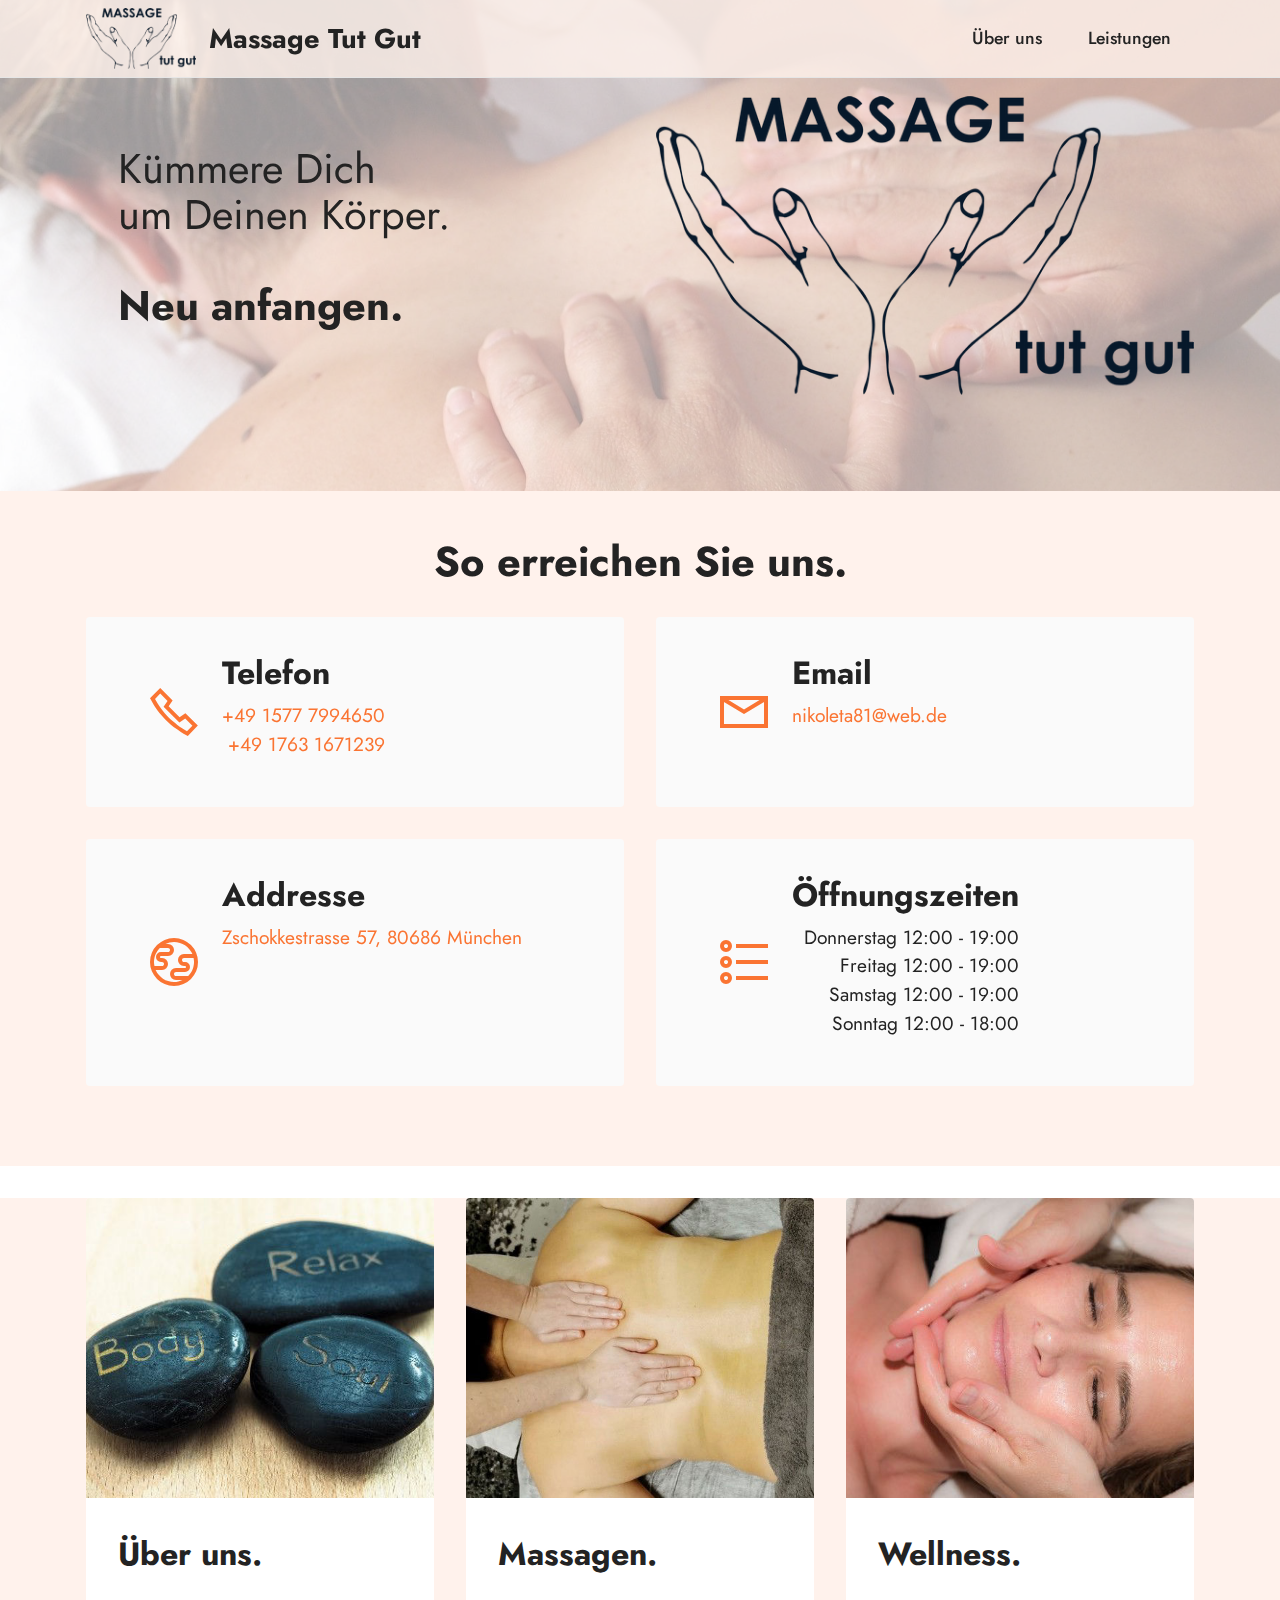
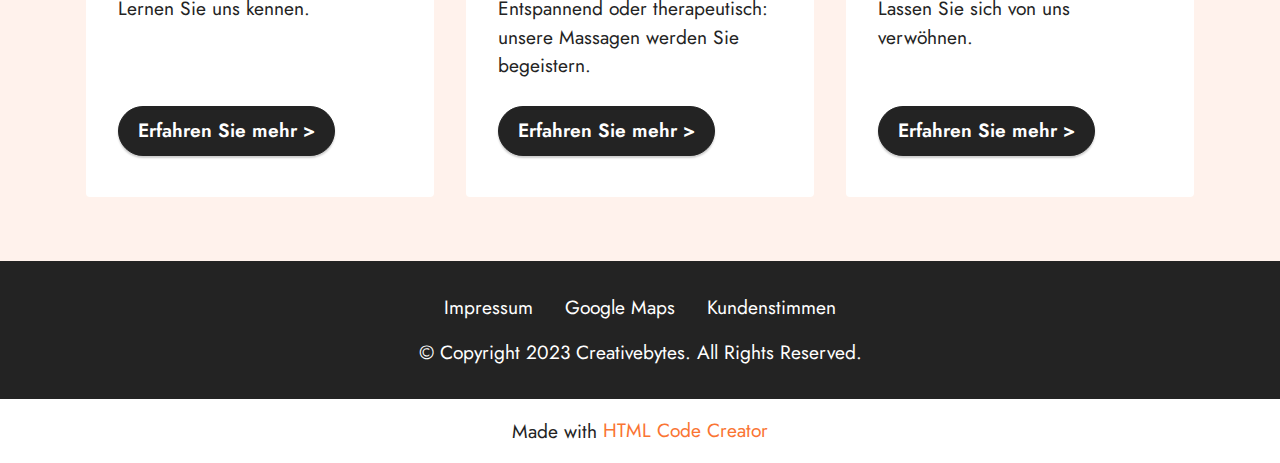
==== index.html @ 0a39594a "Erstfassung" ====
<!DOCTYPE html>
<html  >
<head>
  <!-- Site made with Mobirise Website Builder v5.8.4, https://mobirise.com -->
  <meta charset="UTF-8">
  <meta http-equiv="X-UA-Compatible" content="IE=edge">
  <meta name="generator" content="Mobirise v5.8.4, mobirise.com">
  <meta name="twitter:card" content="summary_large_image"/>
  <meta name="twitter:image:src" content="assets/images/index-meta.png">
  <meta property="og:image" content="assets/images/index-meta.png">
  <meta name="twitter:title" content="Massage Tut Gut">
  <meta name="viewport" content="width=device-width, initial-scale=1, minimum-scale=1">
  <link rel="shortcut icon" href="assets/images/logo-haende-massage-darkblue2rand-128x71-1.png" type="image/x-icon">
  <meta name="description" content="Lassen Sie sich von uns verwöhnen. Entspannende Massagen, therapeutische Massagen und Wellness Pakete warten auf Sie.">
  
  
  <title>Massage Tut Gut</title>
  <link rel="stylesheet" href="assets/web/assets/mobirise-icons2/mobirise2.css">
  <link rel="stylesheet" href="assets/bootstrap/css/bootstrap.min.css">
  <link rel="stylesheet" href="assets/bootstrap/css/bootstrap-grid.min.css">
  <link rel="stylesheet" href="assets/bootstrap/css/bootstrap-reboot.min.css">
  <link rel="stylesheet" href="assets/parallax/jarallax.css">
  <link rel="stylesheet" href="assets/dropdown/css/style.css">
  <link rel="stylesheet" href="assets/socicon/css/styles.css">
  <link rel="stylesheet" href="assets/theme/css/style.css">
  <link rel="preload" href="https://fonts.googleapis.com/css?family=Jost:100,200,300,400,500,600,700,800,900,100i,200i,300i,400i,500i,600i,700i,800i,900i&display=swap" as="style" onload="this.onload=null;this.rel='stylesheet'">
  <noscript><link rel="stylesheet" href="https://fonts.googleapis.com/css?family=Jost:100,200,300,400,500,600,700,800,900,100i,200i,300i,400i,500i,600i,700i,800i,900i&display=swap"></noscript>
  <link rel="preload" as="style" href="assets/mobirise/css/mbr-additional.css"><link rel="stylesheet" href="assets/mobirise/css/mbr-additional.css" type="text/css">

  <style>
    .headline { font-size: 1.7rem;}
    .cid-s48OLK6784 button.navbar-toggler.burgerfixpos { position: absolute; right: 1rem; z-index:100;}
  </style>
  
  
</head>
<body>
  
  <section data-bs-version="5.1" class="menu cid-s48OLK6784" once="menu" id="menu1-h">
    
    <nav class="navbar navbar-dropdown navbar-fixed-top navbar-expand-lg">
        <div class="container">
            <div class="navbar-brand">
                <span class="navbar-logo">
                    <a href="index.html">
                        <img src="assets/images/logo-haende-massage-darkblue2rand-121x67.png" alt="Startseite" style="height: 3.8rem;">
                    </a>
                </span>
                <span class="navbar-caption-wrap"><a class="navbar-caption text-black text-primary display-1 headline" href="index.html">Massage Tut Gut</a></span>
            </div>
            <button class="navbar-toggler burgerfixpos" type="button" data-toggle="collapse" data-bs-toggle="collapse" data-target="#navbarSupportedContent" data-bs-target="#navbarSupportedContent" aria-controls="navbarNavAltMarkup" aria-expanded="false" aria-label="Toggle navigation">
                <div class="hamburger">
                    <span></span>
                    <span></span>
                    <span></span>
                    <span></span>
                </div>
            </button>
            <div class="collapse navbar-collapse" id="navbarSupportedContent">
                <ul class="navbar-nav nav-dropdown nav-right" data-app-modern-menu="true"><li class="nav-item"><a class="nav-link link text-black text-primary display-4" href="ueber_uns.html">Über uns</a></li><li class="nav-item"><a class="nav-link link text-black text-primary display-4" href="leistungen.html">Leistungen</a></li></ul>
                
                
            </div>
        </div>
    </nav>

</section>

<section data-bs-version="5.1" class="header14 cid-tAfSHRVl5m mbr-parallax-background" id="header14-k">

    

    
    <div class="mbr-overlay" style="opacity: 0.6; background-color: rgb(255, 255, 255);"></div>

    <div class="container">
        <div class="row justify-content-center align-items-center">
            <div class="col-12 col-md-6 image-wrapper">
                <img src="assets/images/logo-haende-massage-darkblue2rand-559x311.png" alt="Massage Tut Gut - Logo">
            </div>
            <div class="col-12 col-md">
                <div class="text-wrapper">
                    <h1 class="mbr-section-title mbr-fonts-style mb-3 display-2">
                        Kümmere Dich <br>um Deinen Körper.<br><br><strong>Neu anfangen.</strong></h1>
                    
                    
                </div>
            </div>
        </div>
    </div>
</section>

<section data-bs-version="5.1" class="contacts2 cid-tAgvMuS1EI" id="contacts2-1v">
    <!---->
    

    
    
    <div class="container">
        <div class="mbr-section-head">
            <h3 class="mbr-section-title mbr-fonts-style align-center mb-0 display-2">
                <strong>So erreichen Sie uns.</strong></h3>
            
        </div>
        <div class="row justify-content-center mt-4">
            <div class="card col-12 col-md-6">
                <div class="card-wrapper">
                    <div class="image-wrapper">
                        <span class="mbr-iconfont mobi-mbri-phone mobi-mbri"></span>
                    </div>
                    <div class="text-wrapper">
                        <h6 class="card-title mbr-fonts-style mb-1 display-5">
                            <strong>Telefon</strong></h6>
                        <p class="mbr-text mbr-fonts-style display-7"><a href="tel:+49 1577 7994650" class="text-primary">+49 1577 7994650</a><br><a href="tel:+49 1763 1671239" class="text-primary">+49 1763 1671239</a><br></p>
                    </div>
                </div>
            </div>
            <div class="card col-12 col-md-6">
                <div class="card-wrapper">
                    <div class="image-wrapper">
                        <span class="mbr-iconfont mobi-mbri-letter mobi-mbri"></span>
                    </div>
                    <div class="text-wrapper">
                        <h6 class="card-title mbr-fonts-style mb-1 display-5">
                            <strong>Email</strong>
                        </h6>
                        <p class="mbr-text mbr-fonts-style display-7">
                            <a href="mailto:nikoleta81@web.de" class="text-primary">nikoleta81@web.de</a>
                        </p>
                    </div>
                </div>
            </div>
            <div class="card col-12 col-md-6">
                <div class="card-wrapper">
                    <div class="image-wrapper">
                        <span class="mbr-iconfont mobi-mbri-globe mobi-mbri"></span>
                    </div>
                    <div class="text-wrapper">
                        <h6 class="card-title mbr-fonts-style mb-1 display-5">
                            <strong>Addresse</strong></h6>
                        <p class="mbr-text mbr-fonts-style display-7">
                            <a href="https://goo.gl/maps/pU14TRZCULosn5vaA" class="text-primary" target="_blank">Zschokkestrasse 57, 80686 München</a></p>
                    </div>
                </div>
            </div>
            <div class="card col-12 col-md-6">
                <div class="card-wrapper">
                    <div class="image-wrapper">
                        <span class="mbr-iconfont mobi-mbri-bulleted-list mobi-mbri"></span>
                    </div>
                    <div class="text-wrapper">
                        <h6 class="card-title mbr-fonts-style mb-1 display-5">
                            <strong>Öffnungszeiten</strong></h6>
                        <p class="mbr-text mbr-fonts-style display-7">Donnerstag 12:00 - 19:00<br>Freitag 12:00 - 19:00
<br>Samstag 12:00 - 19:00
<br>Sonntag 12:00 - 18:00</p>
                    </div>
                </div>
            </div>
        </div>
    </div>
</section>

<section data-bs-version="5.1" class="features4 cid-tAfW1Y8IYN" id="features4-n">
    
    
    <div class="container">
        
        <div class="row mt-4">
            <div class="item features-image сol-12 col-md-6 col-lg-4">
                <div class="item-wrapper">
                    <div class="item-img">
                        <img src="assets/images/large-955796-469x313.jpg" alt="Über uns" title="">
                    </div>
                    <div class="item-content">
                        <h5 class="item-title mbr-fonts-style display-5"><strong>Über uns.</strong></h5>
                        
                        <p class="mbr-text mbr-fonts-style mt-3 display-7">Lernen Sie uns kennen.</p>
                    </div>
                    <div class="mbr-section-btn item-footer mt-2"><a href="ueber_uns.html" class="btn item-btn btn-black display-7">Erfahren Sie mehr &gt;</a></div>
                </div>
            </div>
            <div class="item features-image сol-12 col-md-6 col-lg-4">
                <div class="item-wrapper">
                    <div class="item-img">
                        <img src="assets/images/ganzkoeprermassage-570x415.jpg" alt="Massagen" title="">
                    </div>
                    <div class="item-content">
                        <h5 class="item-title mbr-fonts-style display-5"><strong>Massagen.</strong></h5>
                        
                        <p class="mbr-text mbr-fonts-style mt-3 display-7">Entspannend oder therapeutisch: unsere Massagen werden Sie begeistern.</p>
                    </div>
                    <div class="mbr-section-btn item-footer mt-2"><a href="leistungen.html" class="btn item-btn btn-black display-7">Erfahren Sie mehr &gt;</a></div>
                </div>
            </div>
            <div class="item features-image сol-12 col-md-6 col-lg-4">
                <div class="item-wrapper">
                    <div class="item-img">
                        <img src="assets/images/large-3106608-570x340.jpg" alt="Wellness Massagen" title="">
                    </div>
                    <div class="item-content">
                        <h5 class="item-title mbr-fonts-style display-5"><strong>Wellness.</strong></h5>
                        
                        <p class="mbr-text mbr-fonts-style mt-3 display-7">Lassen Sie sich von uns verwöhnen.<br></p>
                    </div>
                    <div class="mbr-section-btn item-footer mt-2"><a href="leistungen.html#content4-1q" class="btn item-btn btn-black display-7" target="_blank">Erfahren Sie mehr &gt;</a></div>
                </div>
            </div>

        </div>
    </div>
</section>

<section data-bs-version="5.1" class="footer3 cid-s48P1Icc8J" once="footers" id="footer3-i">

    

    

    <div class="container">
        <div class="media-container-row align-center mbr-white">
            <div class="row row-links">
                <ul class="foot-menu">
                    
                    
                    
                    
                    
                <li class="foot-menu-item mbr-fonts-style display-7">Impressum</li><li class="foot-menu-item mbr-fonts-style display-7">Google Maps</li><li class="foot-menu-item mbr-fonts-style display-7">Kundenstimmen</li></ul>
            </div>
            
            <div class="row row-copirayt">
                <p class="mbr-text mb-0 mbr-fonts-style mbr-white align-center display-7">
                    © Copyright 2023 Creativebytes. All Rights Reserved.
                </p>
            </div>
        </div>
    </div>
</section><section class="display-7" style="padding: 0;align-items: center;justify-content: center;flex-wrap: wrap;    align-content: center;display: flex;position: relative;height: 4rem;"><a href="https://mobiri.se/2986782" style="flex: 1 1;height: 4rem;position: absolute;width: 100%;z-index: 1;"><img alt="" style="height: 4rem;" src="[data-uri]"></a><p style="margin: 0;text-align: center;" class="display-7">Made with  &#8204;</p><a style="z-index:1" href="https://mobirise.com/builder/html-code-generator.html">HTML Code Creator</a></section><script src="assets/bootstrap/js/bootstrap.bundle.min.js"></script>  <script src="assets/parallax/jarallax.js"></script>  <script src="assets/smoothscroll/smooth-scroll.js"></script>  <script src="assets/ytplayer/index.js"></script>  <script src="assets/dropdown/js/navbar-dropdown.js"></script>  <script src="assets/theme/js/script.js"></script>  
  
  
 <div id="scrollToTop" class="scrollToTop mbr-arrow-up"><a style="text-align: center;"><i class="mbr-arrow-up-icon mbr-arrow-up-icon-cm cm-icon cm-icon-smallarrow-up"></i></a></div>
  </body>
</html>
---- assets/web/assets/mobirise-icons2/mobirise2.css ----
@font-face {
  font-family: 'Moririse2';
  font-display: swap;
  src:  url('mobirise2.eot?f2bix4');
  src:  url('mobirise2.eot?f2bix4#iefix') format('embedded-opentype'),
    url('mobirise2.ttf?f2bix4') format('truetype'),
    url('mobirise2.woff?f2bix4') format('woff'),
    url('mobirise2.svg?f2bix4#mobirise2') format('svg');
  font-weight: normal;
  font-style: normal;
}

[class^="mobi-"], [class*=" mobi-"] {
  /* use !important to prevent issues with browser extensions that change fonts */
  font-family: 'Moririse2' !important;
  speak: none;
  font-style: normal;
  font-weight: normal;
  font-variant: normal;
  text-transform: none;
  line-height: 1;

  /* Better Font Rendering =========== */
  -webkit-font-smoothing: antialiased;
  -moz-osx-font-smoothing: grayscale;
}

.mobi-mbri-add-submenu:before {
  content: "\e900";
}
.mobi-mbri-alert:before {
  content: "\e901";
}
.mobi-mbri-align-center:before {
  content: "\e902";
}
.mobi-mbri-align-justify:before {
  content: "\e903";
}
.mobi-mbri-align-left:before {
  content: "\e904";
}
.mobi-mbri-align-right:before {
  content: "\e905";
}
.mobi-mbri-android:before {
  content: "\e906";
}
.mobi-mbri-apple:before {
  content: "\e907";
}
.mobi-mbri-arrow-down:before {
  content: "\e908";
}
.mobi-mbri-arrow-next:before {
  content: "\e909";
}
.mobi-mbri-arrow-prev:before {
  content: "\e90a";
}
.mobi-mbri-arrow-up:before {
  content: "\e90b";
}
.mobi-mbri-bold:before {
  content: "\e90c";
}
.mobi-mbri-bookmark:before {
  content: "\e90d";
}
.mobi-mbri-bootstrap:before {
  content: "\e90e";
}
.mobi-mbri-briefcase:before {
  content: "\e90f";
}
.mobi-mbri-browse:before {
  content: "\e910";
}
.mobi-mbri-bulleted-list:before {
  content: "\e911";
}
.mobi-mbri-calendar:before {
  content: "\e912";
}
.mobi-mbri-camera:before {
  content: "\e913";
}
.mobi-mbri-cart-add:before {
  content: "\e914";
}
.mobi-mbri-cart-full:before {
  content: "\e915";
}
.mobi-mbri-cash:before {
  content: "\e916";
}
.mobi-mbri-change-style:before {
  content: "\e917";
}
.mobi-mbri-chat:before {
  content: "\e918";
}
.mobi-mbri-clock:before {
  content: "\e919";
}
.mobi-mbri-close:before {
  content: "\e91a";
}
.mobi-mbri-cloud:before {
  content: "\e91b";
}
.mobi-mbri-code:before {
  content: "\e91c";
}
.mobi-mbri-contact-form:before {
  content: "\e91d";
}
.mobi-mbri-credit-card:before {
  content: "\e91e";
}
.mobi-mbri-cursor-click:before {
  content: "\e91f";
}
.mobi-mbri-cust-feedback:before {
  content: "\e920";
}
.mobi-mbri-database:before {
  content: "\e921";
}
.mobi-mbri-delivery:before {
  content: "\e922";
}
.mobi-mbri-desktop:before {
  content: "\e923";
}
.mobi-mbri-devices:before {
  content: "\e924";
}
.mobi-mbri-down:before {
  content: "\e925";
}
.mobi-mbri-download-2:before {
  content: "\e926";
}
.mobi-mbri-download:before {
  content: "\e927";
}
.mobi-mbri-drag-n-drop-2:before {
  content: "\e928";
}
.mobi-mbri-drag-n-drop:before {
  content: "\e929";
}
.mobi-mbri-edit-2:before {
  content: "\e92a";
}
.mobi-mbri-edit:before {
  content: "\e92b";
}
.mobi-mbri-error:before {
  content: "\e92c";
}
.mobi-mbri-extension:before {
  content: "\e92d";
}
.mobi-mbri-features:before {
  content: "\e92e";
}
.mobi-mbri-file:before {
  content: "\e92f";
}
.mobi-mbri-flag:before {
  content: "\e930";
}
.mobi-mbri-folder:before {
  content: "\e931";
}
.mobi-mbri-gift:before {
  content: "\e932";
}
.mobi-mbri-github:before {
  content: "\e933";
}
.mobi-mbri-globe-2:before {
  content: "\e934";
}
.mobi-mbri-globe:before {
  content: "\e935";
}
.mobi-mbri-growing-chart:before {
  content: "\e936";
}
.mobi-mbri-hearth:before {
  content: "\e937";
}
.mobi-mbri-help:before {
  content: "\e938";
}
.mobi-mbri-home:before {
  content: "\e939";
}
.mobi-mbri-hot-cup:before {
  content: "\e93a";
}
.mobi-mbri-idea:before {
  content: "\e93b";
}
.mobi-mbri-image-gallery:before {
  content: "\e93c";
}
.mobi-mbri-image-slider:before {
  content: "\e93d";
}
.mobi-mbri-info:before {
  content: "\e93e";
}
.mobi-mbri-italic:before {
  content: "\e93f";
}
.mobi-mbri-key:before {
  content: "\e940";
}
.mobi-mbri-laptop:before {
  content: "\e941";
}
.mobi-mbri-layers:before {
  content: "\e942";
}
.mobi-mbri-left-right:before {
  content: "\e943";
}
.mobi-mbri-left:before {
  content: "\e944";
}
.mobi-mbri-letter:before {
  content: "\e945";
}
.mobi-mbri-like:before {
  content: "\e946";
}
.mobi-mbri-link:before {
  content: "\e947";
}
.mobi-mbri-lock:before {
  content: "\e948";
}
.mobi-mbri-login:before {
  content: "\e949";
}
.mobi-mbri-logout:before {
  content: "\e94a";
}
.mobi-mbri-magic-stick:before {
  content: "\e94b";
}
.mobi-mbri-map-pin:before {
  content: "\e94c";
}
.mobi-mbri-menu:before {
  content: "\e94d";
}
.mobi-mbri-mobile-2:before {
  content: "\e94e";
}
.mobi-mbri-mobile-horizontal:before {
  content: "\e94f";
}
.mobi-mbri-mobile:before {
  content: "\e950";
}
.mobi-mbri-mobirise:before {
  content: "\e951";
}
.mobi-mbri-more-horizontal:before {
  content: "\e952";
}
.mobi-mbri-more-vertical:before {
  content: "\e953";
}
.mobi-mbri-music:before {
  content: "\e954";
}
.mobi-mbri-new-file:before {
  content: "\e955";
}
.mobi-mbri-numbered-list:before {
  content: "\e956";
}
.mobi-mbri-opened-folder:before {
  content: "\e957";
}
.mobi-mbri-pages:before {
  content: "\e958";
}
.mobi-mbri-paper-plane:before {
  content: "\e959";
}
.mobi-mbri-paperclip:before {
  content: "\e95a";
}
.mobi-mbri-phone:before {
  content: "\e95b";
}
.mobi-mbri-photo:before {
  content: "\e95c";
}
.mobi-mbri-photos:before {
  content: "\e95d";
}
.mobi-mbri-pin:before {
  content: "\e95e";
}
.mobi-mbri-play:before {
  content: "\e95f";
}
.mobi-mbri-plus:before {
  content: "\e960";
}
.mobi-mbri-preview:before {
  content: "\e961";
}
.mobi-mbri-print:before {
  content: "\e962";
}
.mobi-mbri-protect:before {
  content: "\e963";
}
.mobi-mbri-question:before {
  content: "\e964";
}
.mobi-mbri-quote-left:before {
  content: "\e965";
}
.mobi-mbri-quote-right:before {
  content: "\e966";
}
.mobi-mbri-redo:before {
  content: "\e967";
}
.mobi-mbri-refresh:before {
  content: "\e968";
}
.mobi-mbri-responsive-2:before {
  content: "\e969";
}
.mobi-mbri-responsive:before {
  content: "\e96a";
}
.mobi-mbri-right:before {
  content: "\e96b";
}
.mobi-mbri-rocket:before {
  content: "\e96c";
}
.mobi-mbri-sad-face:before {
  content: "\e96d";
}
.mobi-mbri-sale:before {
  content: "\e96e";
}
.mobi-mbri-save:before {
  content: "\e96f";
}
.mobi-mbri-search:before {
  content: "\e970";
}
.mobi-mbri-setting-2:before {
  content: "\e971";
}
.mobi-mbri-setting-3:before {
  content: "\e972";
}
.mobi-mbri-setting:before {
  content: "\e973";
}
.mobi-mbri-share:before {
  content: "\e974";
}
.mobi-mbri-shopping-bag:before {
  content: "\e975";
}
.mobi-mbri-shopping-basket:before {
  content: "\e976";
}
.mobi-mbri-shopping-cart:before {
  content: "\e977";
}
.mobi-mbri-sites:before {
  content: "\e978";
}
.mobi-mbri-smile-face:before {
  content: "\e979";
}
.mobi-mbri-speed:before {
  content: "\e97a";
}
.mobi-mbri-star:before {
  content: "\e97b";
}
.mobi-mbri-success:before {
  content: "\e97c";
}
.mobi-mbri-sun:before {
  content: "\e97d";
}
.mobi-mbri-sun2:before {
  content: "\e97e";
}
.mobi-mbri-tablet-vertical:before {
  content: "\e97f";
}
.mobi-mbri-tablet:before {
  content: "\e980";
}
.mobi-mbri-target:before {
  content: "\e981";
}
.mobi-mbri-timer:before {
  content: "\e982";
}
.mobi-mbri-to-ftp:before {
  content: "\e983";
}
.mobi-mbri-to-local-drive:before {
  content: "\e984";
}
.mobi-mbri-touch-swipe:before {
  content: "\e985";
}
.mobi-mbri-touch:before {
  content: "\e986";
}
.mobi-mbri-trash:before {
  content: "\e987";
}
.mobi-mbri-underline:before {
  content: "\e988";
}
.mobi-mbri-undo:before {
  content: "\e989";
}
.mobi-mbri-unlink:before {
  content: "\e98a";
}
.mobi-mbri-unlock:before {
  content: "\e98b";
}
.mobi-mbri-up-down:before {
  content: "\e98c";
}
.mobi-mbri-up:before {
  content: "\e98d";
}
.mobi-mbri-update:before {
  content: "\e98e";
}
.mobi-mbri-upload-2:before {
  content: "\e98f";
}
.mobi-mbri-upload:before {
  content: "\e990";
}
.mobi-mbri-user-2:before {
  content: "\e991";
}
.mobi-mbri-user:before {
  content: "\e992";
}
.mobi-mbri-users:before {
  content: "\e993";
}
.mobi-mbri-video-play:before {
  content: "\e994";
}
.mobi-mbri-video:before {
  content: "\e995";
}
.mobi-mbri-watch:before {
  content: "\e996";
}
.mobi-mbri-website-theme-2:before {
  content: "\e997";
}
.mobi-mbri-website-theme:before {
  content: "\e998";
}
.mobi-mbri-wifi:before {
  content: "\e999";
}
.mobi-mbri-windows:before {
  content: "\e99a";
}
.mobi-mbri-zoom-in:before {
  content: "\e99b";
}
.mobi-mbri-zoom-out:before {
  content: "\e99c";
}
---- assets/parallax/jarallax.css ----
.jarallax {
    position: relative;
    z-index: 0;
}
.jarallax > .jarallax-img {
    position: absolute;
    object-fit: cover;
    /* support for plugin https://github.com/bfred-it/object-fit-images */
    font-family: 'object-fit: cover;';
    top: 0;
    left: 0;
    width: 100%;
    height: 100%;
    z-index: -1;
}
---- assets/dropdown/css/style.css ----
.navbar-dropdown {
  left: 0;
  padding: 0;
  position: absolute;
  right: 0;
  top: 0;
  transition: all 0.45s ease;
  z-index: 1030;
  background: #282828; }
  .navbar-dropdown .navbar-logo {
    margin-right: 0.8rem;
    transition: margin 0.3s ease-in-out;
    vertical-align: middle; }
    .navbar-dropdown .navbar-logo img {
      height: 3.125rem;
      transition: all 0.3s ease-in-out; }
    .navbar-dropdown .navbar-logo.mbr-iconfont {
      font-size: 3.125rem;
      line-height: 3.125rem; }
  .navbar-dropdown .navbar-caption {
    font-weight: 700;
    white-space: normal;
    vertical-align: -4px;
    line-height: 3.125rem !important; }
    .navbar-dropdown .navbar-caption, .navbar-dropdown .navbar-caption:hover {
      color: inherit;
      text-decoration: none; }
  .navbar-dropdown .mbr-iconfont + .navbar-caption {
    vertical-align: -1px; }
  .navbar-dropdown.navbar-fixed-top {
    position: fixed; }
  .navbar-dropdown .navbar-brand span {
    vertical-align: -4px; }
  .navbar-dropdown.bg-color.transparent {
    background: none; }
  .navbar-dropdown.navbar-short .navbar-brand {
    padding: 0.625rem 0; }
    .navbar-dropdown.navbar-short .navbar-brand span {
      vertical-align: -1px; }
  .navbar-dropdown.navbar-short .navbar-caption {
    line-height: 2.375rem !important;
    vertical-align: -2px; }
  .navbar-dropdown.navbar-short .navbar-logo {
    margin-right: 0.5rem; }
    .navbar-dropdown.navbar-short .navbar-logo img {
      height: 2.375rem; }
    .navbar-dropdown.navbar-short .navbar-logo.mbr-iconfont {
      font-size: 2.375rem;
      line-height: 2.375rem; }
  .navbar-dropdown.navbar-short .mbr-table-cell {
    height: 3.625rem; }
  .navbar-dropdown .navbar-close {
    left: 0.6875rem;
    position: fixed;
    top: 0.75rem;
    z-index: 1000; }
  .navbar-dropdown .hamburger-icon {
    content: "";
    display: inline-block;
    vertical-align: middle;
    width: 16px;
    -webkit-box-shadow: 0 -6px 0 1px #282828,0 0 0 1px #282828,0 6px 0 1px #282828;
    -moz-box-shadow: 0 -6px 0 1px #282828,0 0 0 1px #282828,0 6px 0 1px #282828;
    box-shadow: 0 -6px 0 1px #282828,0 0 0 1px #282828,0 6px 0 1px #282828; }

.dropdown-menu .dropdown-toggle[data-toggle="dropdown-submenu"]::after {
  border-bottom: 0.35em solid transparent;
  border-left: 0.35em solid;
  border-right: 0;
  border-top: 0.35em solid transparent;
  margin-left: 0.3rem; }

.dropdown-menu .dropdown-item:focus {
  outline: 0; }

.nav-dropdown {
  font-size: 0.75rem;
  font-weight: 500;
  height: auto !important; }
  .nav-dropdown .nav-btn {
    padding-left: 1rem; }
  .nav-dropdown .link {
    margin: .667em 1.667em;
    font-weight: 500;
    padding: 0;
    transition: color .2s ease-in-out; }
    .nav-dropdown .link.dropdown-toggle {
      margin-right: 2.583em; }
      .nav-dropdown .link.dropdown-toggle::after {
        margin-left: .25rem;
        border-top: 0.35em solid;
        border-right: 0.35em solid transparent;
        border-left: 0.35em solid transparent;
        border-bottom: 0; }
      .nav-dropdown .link.dropdown-toggle[aria-expanded="true"] {
        margin: 0;
        padding: 0.667em 3.263em  0.667em 1.667em; }
  .nav-dropdown .link::after,
  .nav-dropdown .dropdown-item::after {
    color: inherit; }
  .nav-dropdown .btn {
    font-size: 0.75rem;
    font-weight: 700;
    letter-spacing: 0;
    margin-bottom: 0;
    padding-left: 1.25rem;
    padding-right: 1.25rem; }
  .nav-dropdown .dropdown-menu {
    border-radius: 0;
    border: 0;
    left: 0;
    margin: 0;
    padding-bottom: 1.25rem;
    padding-top: 1.25rem;
    position: relative; }
  .nav-dropdown .dropdown-submenu {
    margin-left: 0.125rem;
    top: 0; }
  .nav-dropdown .dropdown-item {
    font-weight: 500;
    line-height: 2;
    padding: 0.3846em 4.615em 0.3846em 1.5385em;
    position: relative;
    transition: color .2s ease-in-out, background-color .2s ease-in-out; }
    .nav-dropdown .dropdown-item::after {
      margin-top: -0.3077em;
      position: absolute;
      right: 1.1538em;
      top: 50%; }
    .nav-dropdown .dropdown-item:focus, .nav-dropdown .dropdown-item:hover {
      background: none; }

@media (max-width: 767px) {
  .nav-dropdown.navbar-toggleable-sm {
    bottom: 0;
    display: none;
    left: 0;
    overflow-x: hidden;
    position: fixed;
    top: 0;
    transform: translateX(-100%);
    -ms-transform: translateX(-100%);
    -webkit-transform: translateX(-100%);
    width: 18.75rem;
    z-index: 999; } }
.nav-dropdown.navbar-toggleable-xl {
  bottom: 0;
  display: none;
  left: 0;
  overflow-x: hidden;
  position: fixed;
  top: 0;
  transform: translateX(-100%);
  -ms-transform: translateX(-100%);
  -webkit-transform: translateX(-100%);
  width: 18.75rem;
  z-index: 999; }

.nav-dropdown-sm {
  display: block !important;
  overflow-x: hidden;
  overflow: auto;
  padding-top: 3.875rem; }
  .nav-dropdown-sm::after {
    content: "";
    display: block;
    height: 3rem;
    width: 100%; }
  .nav-dropdown-sm.collapse.in ~ .navbar-close {
    display: block !important; }
  .nav-dropdown-sm.collapsing, .nav-dropdown-sm.collapse.in {
    transform: translateX(0);
    -ms-transform: translateX(0);
    -webkit-transform: translateX(0);
    transition: all 0.25s ease-out;
    -webkit-transition: all 0.25s ease-out;
    background: #282828; }
  .nav-dropdown-sm.collapsing[aria-expanded="false"] {
    transform: translateX(-100%);
    -ms-transform: translateX(-100%);
    -webkit-transform: translateX(-100%); }
  .nav-dropdown-sm .nav-item {
    display: block;
    margin-left: 0 !important;
    padding-left: 0; }
  .nav-dropdown-sm .link,
  .nav-dropdown-sm .dropdown-item {
    border-top: 1px dotted rgba(255, 255, 255, 0.1);
    font-size: 0.8125rem;
    line-height: 1.6;
    margin: 0 !important;
    padding: 0.875rem 2.4rem 0.875rem 1.5625rem !important;
    position: relative;
    white-space: normal; }
    .nav-dropdown-sm .link:focus, .nav-dropdown-sm .link:hover,
    .nav-dropdown-sm .dropdown-item:focus,
    .nav-dropdown-sm .dropdown-item:hover {
      background: rgba(0, 0, 0, 0.2) !important;
      color: #c0a375; }
  .nav-dropdown-sm .nav-btn {
    position: relative;
    padding: 1.5625rem 1.5625rem 0 1.5625rem; }
    .nav-dropdown-sm .nav-btn::before {
      border-top: 1px dotted rgba(255, 255, 255, 0.1);
      content: "";
      left: 0;
      position: absolute;
      top: 0;
      width: 100%; }
    .nav-dropdown-sm .nav-btn + .nav-btn {
      padding-top: 0.625rem; }
      .nav-dropdown-sm .nav-btn + .nav-btn::before {
        display: none; }
  .nav-dropdown-sm .btn {
    padding: 0.625rem 0; }
  .nav-dropdown-sm .dropdown-toggle[data-toggle="dropdown-submenu"]::after {
    margin-left: .25rem;
    border-top: 0.35em solid;
    border-right: 0.35em solid transparent;
    border-left: 0.35em solid transparent;
    border-bottom: 0; }
  .nav-dropdown-sm .dropdown-toggle[data-toggle="dropdown-submenu"][aria-expanded="true"]::after {
    border-top: 0;
    border-right: 0.35em solid transparent;
    border-left: 0.35em solid transparent;
    border-bottom: 0.35em solid; }
  .nav-dropdown-sm .dropdown-menu {
    margin: 0;
    padding: 0;
    position: relative;
    top: 0;
    left: 0;
    width: 100%;
    border: 0;
    float: none;
    border-radius: 0;
    background: none; }
  .nav-dropdown-sm .dropdown-submenu {
    left: 100%;
    margin-left: 0.125rem;
    margin-top: -1.25rem;
    top: 0; }

.navbar-toggleable-sm .nav-dropdown .dropdown-menu {
  position: absolute; }

.navbar-toggleable-sm .nav-dropdown .dropdown-submenu {
  left: 100%;
  margin-left: 0.125rem;
  margin-top: -1.25rem;
  top: 0; }

.navbar-toggleable-sm.opened .nav-dropdown .dropdown-menu {
  position: relative; }

.navbar-toggleable-sm.opened .nav-dropdown .dropdown-submenu {
  left: 0;
  margin-left: 00rem;
  margin-top: 0rem;
  top: 0; }

.is-builder .nav-dropdown.collapsing {
  transition: none !important; }
---- assets/socicon/css/styles.css ----
@charset "UTF-8";

@font-face {
  font-family: 'Socicon';
  src:  url('../fonts/socicon.eot');
  src:  url('../fonts/socicon.eot?#iefix') format('embedded-opentype'),
    url('../fonts/socicon.woff2') format('woff2'),
    url('../fonts/socicon.ttf') format('truetype'),
    url('../fonts/socicon.woff') format('woff'),
    url('../fonts/socicon.svg#socicon') format('svg');
  font-weight: normal;
  font-style: normal;
  font-display: swap;
}

[data-icon]:before {
  font-family: "socicon" !important;
  content: attr(data-icon);
  font-style: normal !important;
  font-weight: normal !important;
  font-variant: normal !important;
  text-transform: none !important;
  speak: none;
  line-height: 1;
  -webkit-font-smoothing: antialiased;
  -moz-osx-font-smoothing: grayscale;
}

[class^="socicon-"], [class*=" socicon-"] {
  /* use !important to prevent issues with browser extensions that change fonts */
  font-family: 'Socicon' !important;
  speak: none;
  font-style: normal;
  font-weight: normal;
  font-variant: normal;
  text-transform: none;
  line-height: 1;

  /* Better Font Rendering =========== */
  -webkit-font-smoothing: antialiased;
  -moz-osx-font-smoothing: grayscale;
}

.socicon-eitaa:before {
  content: "\e97c";
}
.socicon-soroush:before {
  content: "\e97d";
}
.socicon-bale:before {
  content: "\e97e";
}
.socicon-zazzle:before {
  content: "\e97b";
}
.socicon-society6:before {
  content: "\e97a";
}
.socicon-redbubble:before {
  content: "\e979";
}
.socicon-avvo:before {
  content: "\e978";
}
.socicon-stitcher:before {
  content: "\e977";
}
.socicon-googlehangouts:before {
  content: "\e974";
}
.socicon-dlive:before {
  content: "\e975";
}
.socicon-vsco:before {
  content: "\e976";
}
.socicon-flipboard:before {
  content: "\e973";
}
.socicon-ubuntu:before {
  content: "\e958";
}
.socicon-artstation:before {
  content: "\e959";
}
.socicon-invision:before {
  content: "\e95a";
}
.socicon-torial:before {
  content: "\e95b";
}
.socicon-collectorz:before {
  content: "\e95c";
}
.socicon-seenthis:before {
  content: "\e95d";
}
.socicon-googleplaymusic:before {
  content: "\e95e";
}
.socicon-debian:before {
  content: "\e95f";
}
.socicon-filmfreeway:before {
  content: "\e960";
}
.socicon-gnome:before {
  content: "\e961";
}
.socicon-itchio:before {
  content: "\e962";
}
.socicon-jamendo:before {
  content: "\e963";
}
.socicon-mix:before {
  content: "\e964";
}
.socicon-sharepoint:before {
  content: "\e965";
}
.socicon-tinder:before {
  content: "\e966";
}
.socicon-windguru:before {
  content: "\e967";
}
.socicon-cdbaby:before {
  content: "\e968";
}
.socicon-elementaryos:before {
  content: "\e969";
}
.socicon-stage32:before {
  content: "\e96a";
}
.socicon-tiktok:before {
  content: "\e96b";
}
.socicon-gitter:before {
  content: "\e96c";
}
.socicon-letterboxd:before {
  content: "\e96d";
}
.socicon-threema:before {
  content: "\e96e";
}
.socicon-splice:before {
  content: "\e96f";
}
.socicon-metapop:before {
  content: "\e970";
}
.socicon-naver:before {
  content: "\e971";
}
.socicon-remote:before {
  content: "\e972";
}
.socicon-internet:before {
  content: "\e957";
}
.socicon-moddb:before {
  content: "\e94b";
}
.socicon-indiedb:before {
  content: "\e94c";
}
.socicon-traxsource:before {
  content: "\e94d";
}
.socicon-gamefor:before {
  content: "\e94e";
}
.socicon-pixiv:before {
  content: "\e94f";
}
.socicon-myanimelist:before {
  content: "\e950";
}
.socicon-blackberry:before {
  content: "\e951";
}
.socicon-wickr:before {
  content: "\e952";
}
.socicon-spip:before {
  content: "\e953";
}
.socicon-napster:before {
  content: "\e954";
}
.socicon-beatport:before {
  content: "\e955";
}
.socicon-hackerone:before {
  content: "\e956";
}
.socicon-hackernews:before {
  content: "\e946";
}
.socicon-smashwords:before {
  content: "\e947";
}
.socicon-kobo:before {
  content: "\e948";
}
.socicon-bookbub:before {
  content: "\e949";
}
.socicon-mailru:before {
  content: "\e94a";
}
.socicon-gitlab:before {
  content: "\e945";
}
.socicon-instructables:before {
  content: "\e944";
}
.socicon-portfolio:before {
  content: "\e943";
}
.socicon-codered:before {
  content: "\e940";
}
.socicon-origin:before {
  content: "\e941";
}
.socicon-nextdoor:before {
  content: "\e942";
}
.socicon-udemy:before {
  content: "\e93f";
}
.socicon-livemaster:before {
  content: "\e93e";
}
.socicon-crunchbase:before {
  content: "\e93b";
}
.socicon-homefy:before {
  content: "\e93c";
}
.socicon-calendly:before {
  content: "\e93d";
}
.socicon-realtor:before {
  content: "\e90f";
}
.socicon-tidal:before {
  content: "\e910";
}
.socicon-qobuz:before {
  content: "\e911";
}
.socicon-natgeo:before {
  content: "\e912";
}
.socicon-mastodon:before {
  content: "\e913";
}
.socicon-unsplash:before {
  content: "\e914";
}
.socicon-homeadvisor:before {
  content: "\e915";
}
.socicon-angieslist:before {
  content: "\e916";
}
.socicon-codepen:before {
  content: "\e917";
}
.socicon-slack:before {
  content: "\e918";
}
.socicon-openaigym:before {
  content: "\e919";
}
.socicon-logmein:before {
  content: "\e91a";
}
.socicon-fiverr:before {
  content: "\e91b";
}
.socicon-gotomeeting:before {
  content: "\e91c";
}
.socicon-aliexpress:before {
  content: "\e91d";
}
.socicon-guru:before {
  content: "\e91e";
}
.socicon-appstore:before {
  content: "\e91f";
}
.socicon-homes:before {
  content: "\e920";
}
.socicon-zoom:before {
  content: "\e921";
}
.socicon-alibaba:before {
  content: "\e922";
}
.socicon-craigslist:before {
  content: "\e923";
}
.socicon-wix:before {
  content: "\e924";
}
.socicon-redfin:before {
  content: "\e925";
}
.socicon-googlecalendar:before {
  content: "\e926";
}
.socicon-shopify:before {
  content: "\e927";
}
.socicon-freelancer:before {
  content: "\e928";
}
.socicon-seedrs:before {
  content: "\e929";
}
.socicon-bing:before {
  content: "\e92a";
}
.socicon-doodle:before {
  content: "\e92b";
}
.socicon-bonanza:before {
  content: "\e92c";
}
.socicon-squarespace:before {
  content: "\e92d";
}
.socicon-toptal:before {
  content: "\e92e";
}
.socicon-gust:before {
  content: "\e92f";
}
.socicon-ask:before {
  content: "\e930";
}
.socicon-trulia:before {
  content: "\e931";
}
.socicon-loomly:before {
  content: "\e932";
}
.socicon-ghost:before {
  content: "\e933";
}
.socicon-upwork:before {
  content: "\e934";
}
.socicon-fundable:before {
  content: "\e935";
}
.socicon-booking:before {
  content: "\e936";
}
.socicon-googlemaps:before {
  content: "\e937";
}
.socicon-zillow:before {
  content: "\e938";
}
.socicon-niconico:before {
  content: "\e939";
}
.socicon-toneden:before {
  content: "\e93a";
}
.socicon-augment:before {
  content: "\e908";
}
.socicon-bitbucket:before {
  content: "\e909";
}
.socicon-fyuse:before {
  content: "\e90a";
}
.socicon-yt-gaming:before {
  content: "\e90b";
}
.socicon-sketchfab:before {
  content: "\e90c";
}
.socicon-mobcrush:before {
  content: "\e90d";
}
.socicon-microsoft:before {
  content: "\e90e";
}
.socicon-pandora:before {
  content: "\e907";
}
.socicon-messenger:before {
  content: "\e906";
}
.socicon-gamewisp:before {
  content: "\e905";
}
.socicon-bloglovin:before {
  content: "\e904";
}
.socicon-tunein:before {
  content: "\e903";
}
.socicon-gamejolt:before {
  content: "\e901";
}
.socicon-trello:before {
  content: "\e902";
}
.socicon-spreadshirt:before {
  content: "\e900";
}
.socicon-500px:before {
  content: "\e000";
}
.socicon-8tracks:before {
  content: "\e001";
}
.socicon-airbnb:before {
  content: "\e002";
}
.socicon-alliance:before {
  content: "\e003";
}
.socicon-amazon:before {
  content: "\e004";
}
.socicon-amplement:before {
  content: "\e005";
}
.socicon-android:before {
  content: "\e006";
}
.socicon-angellist:before {
  content: "\e007";
}
.socicon-apple:before {
  content: "\e008";
}
.socicon-appnet:before {
  content: "\e009";
}
.socicon-baidu:before {
  content: "\e00a";
}
.socicon-bandcamp:before {
  content: "\e00b";
}
.socicon-battlenet:before {
  content: "\e00c";
}
.socicon-mixer:before {
  content: "\e00d";
}
.socicon-bebee:before {
  content: "\e00e";
}
.socicon-bebo:before {
  content: "\e00f";
}
.socicon-behance:before {
  content: "\e010";
}
.socicon-blizzard:before {
  content: "\e011";
}
.socicon-blogger:before {
  content: "\e012";
}
.socicon-buffer:before {
  content: "\e013";
}
.socicon-chrome:before {
  content: "\e014";
}
.socicon-coderwall:before {
  content: "\e015";
}
.socicon-curse:before {
  content: "\e016";
}
.socicon-dailymotion:before {
  content: "\e017";
}
.socicon-deezer:before {
  content: "\e018";
}
.socicon-delicious:before {
  content: "\e019";
}
.socicon-deviantart:before {
  content: "\e01a";
}
.socicon-diablo:before {
  content: "\e01b";
}
.socicon-digg:before {
  content: "\e01c";
}
.socicon-discord:before {
  content: "\e01d";
}
.socicon-disqus:before {
  content: "\e01e";
}
.socicon-douban:before {
  content: "\e01f";
}
.socicon-draugiem:before {
  content: "\e020";
}
.socicon-dribbble:before {
  content: "\e021";
}
.socicon-drupal:before {
  content: "\e022";
}
.socicon-ebay:before {
  content: "\e023";
}
.socicon-ello:before {
  content: "\e024";
}
.socicon-endomodo:before {
  content: "\e025";
}
.socicon-envato:before {
  content: "\e026";
}
.socicon-etsy:before {
  content: "\e027";
}
.socicon-facebook:before {
  content: "\e028";
}
.socicon-feedburner:before {
  content: "\e029";
}
.socicon-filmweb:before {
  content: "\e02a";
}
.socicon-firefox:before {
  content: "\e02b";
}
.socicon-flattr:before {
  content: "\e02c";
}
.socicon-flickr:before {
  content: "\e02d";
}
.socicon-formulr:before {
  content: "\e02e";
}
.socicon-forrst:before {
  content: "\e02f";
}
.socicon-foursquare:before {
  content: "\e030";
}
.socicon-friendfeed:before {
  content: "\e031";
}
.socicon-github:before {
  content: "\e032";
}
.socicon-goodreads:before {
  content: "\e033";
}
.socicon-google:before {
  content: "\e034";
}
.socicon-googlescholar:before {
  content: "\e035";
}
.socicon-googlegroups:before {
  content: "\e036";
}
.socicon-googlephotos:before {
  content: "\e037";
}
.socicon-googleplus:before {
  content: "\e038";
}
.socicon-grooveshark:before {
  content: "\e039";
}
.socicon-hackerrank:before {
  content: "\e03a";
}
.socicon-hearthstone:before {
  content: "\e03b";
}
.socicon-hellocoton:before {
  content: "\e03c";
}
.socicon-heroes:before {
  content: "\e03d";
}
.socicon-smashcast:before {
  content: "\e03e";
}
.socicon-horde:before {
  content: "\e03f";
}
.socicon-houzz:before {
  content: "\e040";
}
.socicon-icq:before {
  content: "\e041";
}
.socicon-identica:before {
  content: "\e042";
}
.socicon-imdb:before {
  content: "\e043";
}
.socicon-instagram:before {
  content: "\e044";
}
.socicon-issuu:before {
  content: "\e045";
}
.socicon-istock:before {
  content: "\e046";
}
.socicon-itunes:before {
  content: "\e047";
}
.socicon-keybase:before {
  content: "\e048";
}
.socicon-lanyrd:before {
  content: "\e049";
}
.socicon-lastfm:before {
  content: "\e04a";
}
.socicon-line:before {
  content: "\e04b";
}
.socicon-linkedin:before {
  content: "\e04c";
}
.socicon-livejournal:before {
  content: "\e04d";
}
.socicon-lyft:before {
  content: "\e04e";
}
.socicon-macos:before {
  content: "\e04f";
}
.socicon-mail:before {
  content: "\e050";
}
.socicon-medium:before {
  content: "\e051";
}
.socicon-meetup:before {
  content: "\e052";
}
.socicon-mixcloud:before {
  content: "\e053";
}
.socicon-modelmayhem:before {
  content: "\e054";
}
.socicon-mumble:before {
  content: "\e055";
}
.socicon-myspace:before {
  content: "\e056";
}
.socicon-newsvine:before {
  content: "\e057";
}
.socicon-nintendo:before {
  content: "\e058";
}
.socicon-npm:before {
  content: "\e059";
}
.socicon-odnoklassniki:before {
  content: "\e05a";
}
.socicon-openid:before {
  content: "\e05b";
}
.socicon-opera:before {
  content: "\e05c";
}
.socicon-outlook:before {
  content: "\e05d";
}
.socicon-overwatch:before {
  content: "\e05e";
}
.socicon-patreon:before {
  content: "\e05f";
}
.socicon-paypal:before {
  content: "\e060";
}
.socicon-periscope:before {
  content: "\e061";
}
.socicon-persona:before {
  content: "\e062";
}
.socicon-pinterest:before {
  content: "\e063";
}
.socicon-play:before {
  content: "\e064";
}
.socicon-player:before {
  content: "\e065";
}
.socicon-playstation:before {
  content: "\e066";
}
.socicon-pocket:before {
  content: "\e067";
}
.socicon-qq:before {
  content: "\e068";
}
.socicon-quora:before {
  content: "\e069";
}
.socicon-raidcall:before {
  content: "\e06a";
}
.socicon-ravelry:before {
  content: "\e06b";
}
.socicon-reddit:before {
  content: "\e06c";
}
.socicon-renren:before {
  content: "\e06d";
}
.socicon-researchgate:before {
  content: "\e06e";
}
.socicon-residentadvisor:before {
  content: "\e06f";
}
.socicon-reverbnation:before {
  content: "\e070";
}
.socicon-rss:before {
  content: "\e071";
}
.socicon-sharethis:before {
  content: "\e072";
}
.socicon-skype:before {
  content: "\e073";
}
.socicon-slideshare:before {
  content: "\e074";
}
.socicon-smugmug:before {
  content: "\e075";
}
.socicon-snapchat:before {
  content: "\e076";
}
.socicon-songkick:before {
  content: "\e077";
}
.socicon-soundcloud:before {
  content: "\e078";
}
.socicon-spotify:before {
  content: "\e079";
}
.socicon-stackexchange:before {
  content: "\e07a";
}
.socicon-stackoverflow:before {
  content: "\e07b";
}
.socicon-starcraft:before {
  content: "\e07c";
}
.socicon-stayfriends:before {
  content: "\e07d";
}
.socicon-steam:before {
  content: "\e07e";
}
.socicon-storehouse:before {
  content: "\e07f";
}
.socicon-strava:before {
  content: "\e080";
}
.socicon-streamjar:before {
  content: "\e081";
}
.socicon-stumbleupon:before {
  content: "\e082";
}
.socicon-swarm:before {
  content: "\e083";
}
.socicon-teamspeak:before {
  content: "\e084";
}
.socicon-teamviewer:before {
  content: "\e085";
}
.socicon-technorati:before {
  content: "\e086";
}
.socicon-telegram:before {
  content: "\e087";
}
.socicon-tripadvisor:before {
  content: "\e088";
}
.socicon-tripit:before {
  content: "\e089";
}
.socicon-triplej:before {
  content: "\e08a";
}
.socicon-tumblr:before {
  content: "\e08b";
}
.socicon-twitch:before {
  content: "\e08c";
}
.socicon-twitter:before {
  content: "\e08d";
}
.socicon-uber:before {
  content: "\e08e";
}
.socicon-ventrilo:before {
  content: "\e08f";
}
.socicon-viadeo:before {
  content: "\e090";
}
.socicon-viber:before {
  content: "\e091";
}
.socicon-viewbug:before {
  content: "\e092";
}
.socicon-vimeo:before {
  content: "\e093";
}
.socicon-vine:before {
  content: "\e094";
}
.socicon-vkontakte:before {
  content: "\e095";
}
.socicon-warcraft:before {
  content: "\e096";
}
.socicon-wechat:before {
  content: "\e097";
}
.socicon-weibo:before {
  content: "\e098";
}
.socicon-whatsapp:before {
  content: "\e099";
}
.socicon-wikipedia:before {
  content: "\e09a";
}
.socicon-windows:before {
  content: "\e09b";
}
.socicon-wordpress:before {
  content: "\e09c";
}
.socicon-wykop:before {
  content: "\e09d";
}
.socicon-xbox:before {
  content: "\e09e";
}
.socicon-xing:before {
  content: "\e09f";
}
.socicon-yahoo:before {
  content: "\e0a0";
}
.socicon-yammer:before {
  content: "\e0a1";
}
.socicon-yandex:before {
  content: "\e0a2";
}
.socicon-yelp:before {
  content: "\e0a3";
}
.socicon-younow:before {
  content: "\e0a4";
}
.socicon-youtube:before {
  content: "\e0a5";
}
.socicon-zapier:before {
  content: "\e0a6";
}
.socicon-zerply:before {
  content: "\e0a7";
}
.socicon-zomato:before {
  content: "\e0a8";
}
.socicon-zynga:before {
  content: "\e0a9";
}
---- assets/theme/css/style.css ----
@charset "UTF-8";
section {
  background-color: #ffffff;
}

body {
  font-style: normal;
  line-height: 1.5;
  font-weight: 400;
  color: #232323;
  position: relative;
}

button {
  background-color: transparent;
  border-color: transparent;
}

section,
.container,
.container-fluid {
  position: relative;
  word-wrap: break-word;
}

a.mbr-iconfont:hover {
  text-decoration: none;
}

.article .lead p,
.article .lead ul,
.article .lead ol,
.article .lead pre,
.article .lead blockquote {
  margin-bottom: 0;
}

a {
  font-style: normal;
  font-weight: 400;
  cursor: pointer;
}
a, a:hover {
  text-decoration: none;
}

.mbr-section-title {
  font-style: normal;
  line-height: 1.3;
}

.mbr-section-subtitle {
  line-height: 1.3;
}

.mbr-text {
  font-style: normal;
  line-height: 1.7;
}

h1,
h2,
h3,
h4,
h5,
h6,
.display-1,
.display-2,
.display-4,
.display-5,
.display-7,
span,
p,
a {
  line-height: 1;
  word-break: break-word;
  word-wrap: break-word;
  font-weight: 400;
}

b,
strong {
  font-weight: bold;
}

input:-webkit-autofill, input:-webkit-autofill:hover, input:-webkit-autofill:focus, input:-webkit-autofill:active {
  transition-delay: 9999s;
  -webkit-transition-property: background-color, color;
  transition-property: background-color, color;
}

textarea[type=hidden] {
  display: none;
}

section {
  background-position: 50% 50%;
  background-repeat: no-repeat;
  background-size: cover;
}
section .mbr-background-video,
section .mbr-background-video-preview {
  position: absolute;
  bottom: 0;
  left: 0;
  right: 0;
  top: 0;
}

.hidden {
  visibility: hidden;
}

.mbr-z-index20 {
  z-index: 20;
}

/*! Base colors */
.mbr-white {
  color: #ffffff;
}

.mbr-black {
  color: #111111;
}

.mbr-bg-white {
  background-color: #ffffff;
}

.mbr-bg-black {
  background-color: #000000;
}

/*! Text-aligns */
.align-left {
  text-align: left;
}

.align-center {
  text-align: center;
}

.align-right {
  text-align: right;
}

/*! Font-weight  */
.mbr-light {
  font-weight: 300;
}

.mbr-regular {
  font-weight: 400;
}

.mbr-semibold {
  font-weight: 500;
}

.mbr-bold {
  font-weight: 700;
}

/*! Media  */
.media-content {
  flex-basis: 100%;
}

.media-container-row {
  display: flex;
  flex-direction: row;
  flex-wrap: wrap;
  justify-content: center;
  align-content: center;
  align-items: start;
}
.media-container-row .media-size-item {
  width: 400px;
}

.media-container-column {
  display: flex;
  flex-direction: column;
  flex-wrap: wrap;
  justify-content: center;
  align-content: center;
  align-items: stretch;
}
.media-container-column > * {
  width: 100%;
}

@media (min-width: 992px) {
  .media-container-row {
    flex-wrap: nowrap;
  }
}
figure {
  margin-bottom: 0;
  overflow: hidden;
}

figure[mbr-media-size] {
  transition: width 0.1s;
}

img,
iframe {
  display: block;
  width: 100%;
}

.card {
  background-color: transparent;
  border: none;
}

.card-box {
  width: 100%;
}

.card-img {
  text-align: center;
  flex-shrink: 0;
  -webkit-flex-shrink: 0;
}

.media {
  max-width: 100%;
  margin: 0 auto;
}

.mbr-figure {
  align-self: center;
}

.media-container > div {
  max-width: 100%;
}

.mbr-figure img,
.card-img img {
  width: 100%;
}

@media (max-width: 991px) {
  .media-size-item {
    width: auto !important;
  }

  .media {
    width: auto;
  }

  .mbr-figure {
    width: 100% !important;
  }
}
/*! Buttons */
.mbr-section-btn {
  margin-left: -0.6rem;
  margin-right: -0.6rem;
  font-size: 0;
}

.btn {
  font-weight: 600;
  border-width: 1px;
  font-style: normal;
  margin: 0.6rem 0.6rem;
  white-space: normal;
  transition: all 0.2s ease-in-out;
  display: inline-flex;
  align-items: center;
  justify-content: center;
  word-break: break-word;
}

.btn-sm {
  font-weight: 600;
  letter-spacing: 0px;
  transition: all 0.3s ease-in-out;
}

.btn-md {
  font-weight: 600;
  letter-spacing: 0px;
  transition: all 0.3s ease-in-out;
}

.btn-lg {
  font-weight: 600;
  letter-spacing: 0px;
  transition: all 0.3s ease-in-out;
}

.btn-form {
  margin: 0;
}
.btn-form:hover {
  cursor: pointer;
}

nav .mbr-section-btn {
  margin-left: 0rem;
  margin-right: 0rem;
}

/*! Btn icon margin */
.btn .mbr-iconfont,
.btn.btn-sm .mbr-iconfont {
  order: 1;
  cursor: pointer;
  margin-left: 0.5rem;
  vertical-align: sub;
}

.btn.btn-md .mbr-iconfont,
.btn.btn-md .mbr-iconfont {
  margin-left: 0.8rem;
}

.mbr-regular {
  font-weight: 400;
}

.mbr-semibold {
  font-weight: 500;
}

.mbr-bold {
  font-weight: 700;
}

[type=submit] {
  -webkit-appearance: none;
}

/*! Full-screen */
.mbr-fullscreen .mbr-overlay {
  min-height: 100vh;
}

.mbr-fullscreen {
  display: flex;
  display: -moz-flex;
  display: -ms-flex;
  display: -o-flex;
  align-items: center;
  min-height: 100vh;
  padding-top: 3rem;
  padding-bottom: 3rem;
}

/*! Map */
.map {
  height: 25rem;
  position: relative;
}
.map iframe {
  width: 100%;
  height: 100%;
}

/*! Scroll to top arrow */
.mbr-arrow-up {
  bottom: 25px;
  right: 90px;
  position: fixed;
  text-align: right;
  z-index: 5000;
  color: #ffffff;
  font-size: 22px;
}

.mbr-arrow-up a {
  background: rgba(0, 0, 0, 0.2);
  border-radius: 50%;
  color: #fff;
  display: inline-block;
  height: 60px;
  width: 60px;
  border: 2px solid #fff;
  outline-style: none !important;
  position: relative;
  text-decoration: none;
  transition: all 0.3s ease-in-out;
  cursor: pointer;
  text-align: center;
}
.mbr-arrow-up a:hover {
  background-color: rgba(0, 0, 0, 0.4);
}
.mbr-arrow-up a i {
  line-height: 60px;
}

.mbr-arrow-up-icon {
  display: block;
  color: #fff;
}

.mbr-arrow-up-icon::before {
  content: "›";
  display: inline-block;
  font-family: serif;
  font-size: 22px;
  line-height: 1;
  font-style: normal;
  position: relative;
  top: 6px;
  left: -4px;
  transform: rotate(-90deg);
}

/*! Arrow Down */
.mbr-arrow {
  position: absolute;
  bottom: 45px;
  left: 50%;
  width: 60px;
  height: 60px;
  cursor: pointer;
  background-color: rgba(80, 80, 80, 0.5);
  border-radius: 50%;
  transform: translateX(-50%);
}
@media (max-width: 767px) {
  .mbr-arrow {
    display: none;
  }
}
.mbr-arrow > a {
  display: inline-block;
  text-decoration: none;
  outline-style: none;
  -webkit-animation: arrowdown 1.7s ease-in-out infinite;
          animation: arrowdown 1.7s ease-in-out infinite;
  color: #ffffff;
}
.mbr-arrow > a > i {
  position: absolute;
  top: -2px;
  left: 15px;
  font-size: 2rem;
}

#scrollToTop a i::before {
  content: "";
  position: absolute;
  display: block;
  border-bottom: 2.5px solid #fff;
  border-left: 2.5px solid #fff;
  width: 27.8%;
  height: 27.8%;
  left: 50%;
  top: 51%;
  transform: translateY(-30%) translateX(-50%) rotate(135deg);
}

@keyframes arrowdown {
  0% {
    transform: translateY(0px);
  }
  50% {
    transform: translateY(-5px);
  }
  100% {
    transform: translateY(0px);
  }
}
@-webkit-keyframes arrowdown {
  0% {
    transform: translateY(0px);
  }
  50% {
    transform: translateY(-5px);
  }
  100% {
    transform: translateY(0px);
  }
}
@media (max-width: 500px) {
  .mbr-arrow-up {
    left: 0;
    right: 0;
    text-align: center;
  }
}
/*Gradients animation*/
@keyframes gradient-animation {
  from {
    background-position: 0% 100%;
    -webkit-animation-timing-function: ease-in-out;
            animation-timing-function: ease-in-out;
  }
  to {
    background-position: 100% 0%;
    -webkit-animation-timing-function: ease-in-out;
            animation-timing-function: ease-in-out;
  }
}
@-webkit-keyframes gradient-animation {
  from {
    background-position: 0% 100%;
    -webkit-animation-timing-function: ease-in-out;
            animation-timing-function: ease-in-out;
  }
  to {
    background-position: 100% 0%;
    -webkit-animation-timing-function: ease-in-out;
            animation-timing-function: ease-in-out;
  }
}
.bg-gradient {
  background-size: 200% 200%;
  animation: gradient-animation 5s infinite alternate;
  -webkit-animation: gradient-animation 5s infinite alternate;
}

.menu .navbar-brand {
  display: -webkit-flex;
}
.menu .navbar-brand span {
  display: flex;
  display: -webkit-flex;
}
.menu .navbar-brand .navbar-caption-wrap {
  display: -webkit-flex;
}
.menu .navbar-brand .navbar-logo img {
  display: -webkit-flex;
  width: auto;
}
@media (min-width: 768px) and (max-width: 991px) {
  .menu .navbar-toggleable-sm .navbar-nav {
    display: -ms-flexbox;
  }
}
@media (max-width: 991px) {
  .menu .navbar-collapse {
    max-height: 93.5vh;
  }
  .menu .navbar-collapse.show {
    overflow: auto;
  }
}
@media (min-width: 992px) {
  .menu .navbar-nav.nav-dropdown {
    display: -webkit-flex;
  }
  .menu .navbar-toggleable-sm .navbar-collapse {
    display: -webkit-flex !important;
  }
  .menu .collapsed .navbar-collapse {
    max-height: 93.5vh;
  }
  .menu .collapsed .navbar-collapse.show {
    overflow: auto;
  }
}
@media (max-width: 767px) {
  .menu .navbar-collapse {
    max-height: 80vh;
  }
}

.nav-link .mbr-iconfont {
  margin-right: 0.5rem;
}

.navbar {
  display: -webkit-flex;
  -webkit-flex-wrap: wrap;
  -webkit-align-items: center;
  -webkit-justify-content: space-between;
}

.navbar-collapse {
  -webkit-flex-basis: 100%;
  -webkit-flex-grow: 1;
  -webkit-align-items: center;
}

.nav-dropdown .link {
  padding: 0.667em 1.667em !important;
  margin: 0 !important;
}

.nav {
  display: -webkit-flex;
  -webkit-flex-wrap: wrap;
}

.row {
  display: -webkit-flex;
  -webkit-flex-wrap: wrap;
}

.justify-content-center {
  -webkit-justify-content: center;
}

.form-inline {
  display: -webkit-flex;
}

.card-wrapper {
  -webkit-flex: 1;
}

.carousel-control {
  z-index: 10;
  display: -webkit-flex;
}

.carousel-controls {
  display: -webkit-flex;
}

.media {
  display: -webkit-flex;
}

.form-group:focus {
  outline: none;
}

.jq-selectbox__select {
  padding: 7px 0;
  position: relative;
}

.jq-selectbox__dropdown {
  overflow: hidden;
  border-radius: 10px;
  position: absolute;
  top: 100%;
  left: 0 !important;
  width: 100% !important;
}

.jq-selectbox__trigger-arrow {
  right: 0;
  transform: translateY(-50%);
}

.jq-selectbox li {
  padding: 1.07em 0.5em;
}

input[type=range] {
  padding-left: 0 !important;
  padding-right: 0 !important;
}

.modal-dialog,
.modal-content {
  height: 100%;
}

.modal-dialog .carousel-inner {
  height: calc(100vh - 1.75rem);
}
@media (max-width: 575px) {
  .modal-dialog .carousel-inner {
    height: calc(100vh - 1rem);
  }
}

.carousel-item {
  text-align: center;
}

.carousel-item img {
  margin: auto;
}

.navbar-toggler {
  align-self: flex-start;
  padding: 0.25rem 0.75rem;
  font-size: 1.25rem;
  line-height: 1;
  background: transparent;
  border: 1px solid transparent;
  border-radius: 0.25rem;
}

.navbar-toggler:focus,
.navbar-toggler:hover {
  text-decoration: none;
  box-shadow: none;
}

.navbar-toggler-icon {
  display: inline-block;
  width: 1.5em;
  height: 1.5em;
  vertical-align: middle;
  content: "";
  background: no-repeat center center;
  background-size: 100% 100%;
}

.navbar-toggler-left {
  position: absolute;
  left: 1rem;
}

.navbar-toggler-right {
  position: absolute;
  right: 1rem;
}

.card-img {
  width: auto;
}

.menu .navbar.collapsed:not(.beta-menu) {
  flex-direction: column;
}

.carousel-item.active,
.carousel-item-next,
.carousel-item-prev {
  display: flex;
}

.note-air-layout .dropup .dropdown-menu,
.note-air-layout .navbar-fixed-bottom .dropdown .dropdown-menu {
  bottom: initial !important;
}

html,
body {
  height: auto;
  min-height: 100vh;
}

.dropup .dropdown-toggle::after {
  display: none;
}

.form-asterisk {
  font-family: initial;
  position: absolute;
  top: -2px;
  font-weight: normal;
}

.form-control-label {
  position: relative;
  cursor: pointer;
  margin-bottom: 0.357em;
  padding: 0;
}

.alert {
  color: #ffffff;
  border-radius: 0;
  border: 0;
  font-size: 1.1rem;
  line-height: 1.5;
  margin-bottom: 1.875rem;
  padding: 1.25rem;
  position: relative;
  text-align: center;
}
.alert.alert-form::after {
  background-color: inherit;
  bottom: -7px;
  content: "";
  display: block;
  height: 14px;
  left: 50%;
  margin-left: -7px;
  position: absolute;
  transform: rotate(45deg);
  width: 14px;
}

.form-control {
  background-color: #ffffff;
  background-clip: border-box;
  color: #232323;
  line-height: 1rem !important;
  height: auto;
  padding: 0.6rem 1.2rem;
  transition: border-color 0.25s ease 0s;
  border: 1px solid transparent !important;
  border-radius: 4px;
  box-shadow: rgba(0, 0, 0, 0.07) 0px 1px 1px 0px, rgba(0, 0, 0, 0.07) 0px 1px 3px 0px, rgba(0, 0, 0, 0.03) 0px 0px 0px 1px;
}
.form-active .form-control:invalid {
  border-color: red;
}

form .row {
  margin-left: -0.6rem;
  margin-right: -0.6rem;
}
form .row [class*=col] {
  padding-left: 0.6rem;
  padding-right: 0.6rem;
}

form .mbr-section-btn {
  margin: 0;
  padding-left: 0.6rem;
  padding-right: 0.6rem;
}

form .btn {
  display: flex;
  padding: 0.6rem 1.2rem;
  margin: 0;
}

form .form-check-input {
  margin-top: 0.5;
}

textarea.form-control {
  line-height: 1.5rem !important;
}

.form-group {
  margin-bottom: 1.2rem;
}

.form-control,
form .btn {
  min-height: 48px;
}

.gdpr-block label span.textGDPR input[name=gdpr] {
  top: 7px;
}

.form-control:focus {
  box-shadow: none;
}

:focus {
  outline: none;
}

.mbr-overlay {
  background-color: #000;
  bottom: 0;
  left: 0;
  opacity: 0.5;
  position: absolute;
  right: 0;
  top: 0;
  z-index: 0;
  pointer-events: none;
}

blockquote {
  font-style: italic;
  padding: 3rem;
  font-size: 1.09rem;
  position: relative;
  border-left: 3px solid;
}

ul,
ol,
pre,
blockquote {
  margin-bottom: 2.3125rem;
}

.mt-4 {
  margin-top: 2rem !important;
}

.mb-4 {
  margin-bottom: 2rem !important;
}

@media (min-width: 992px) {
  .container {
    padding-left: 16px;
    padding-right: 16px;
  }

  .row {
    margin-left: -16px;
    margin-right: -16px;
  }
  .row > [class*=col] {
    padding-left: 16px;
    padding-right: 16px;
  }
}
@media (min-width: 768px) {
  .container-fluid {
    padding-left: 32px;
    padding-right: 32px;
  }
}
@media (min-width: 768px) and (max-width: 991px) {
  .mbr-container {
    padding-left: 32px;
    padding-right: 32px;
  }
}
@media (max-width: 767px) {
  .mbr-container {
    padding-left: 16px;
    padding-right: 16px;
  }
}
.card-wrapper,
.item-wrapper {
  overflow: hidden;
}

.app-video-wrapper > img {
  opacity: 1;
}

.item {
  position: relative;
}

.dropdown-menu .dropdown-menu {
  left: 100%;
}

.dropdown-item + .dropdown-menu {
  display: none;
}

.dropdown-item:hover + .dropdown-menu,
.dropdown-menu:hover {
  display: block;
}

@media (min-aspect-ratio: 16/9) {
  .mbr-video-foreground {
    height: 300% !important;
    top: -100% !important;
  }
}
@media (max-aspect-ratio: 16/9) {
  .mbr-video-foreground {
    width: 300% !important;
    left: -100% !important;
  }
}.engine {
	position: absolute;
	text-indent: -2400px;
	text-align: center;
	padding: 0;
	top: 0;
	left: -2400px;
}
---- assets/mobirise/css/mbr-additional.css ----
body {
  font-family: Jost;
}
.display-1 {
  font-family: 'Jost', sans-serif;
  font-size: 3rem;
  line-height: 1.1;
}
.display-1 > .mbr-iconfont {
  font-size: 3.75rem;
}
.display-2 {
  font-family: 'Jost', sans-serif;
  font-size: 2.6rem;
  line-height: 1.1;
}
.display-2 > .mbr-iconfont {
  font-size: 3.25rem;
}
.display-4 {
  font-family: 'Jost', sans-serif;
  font-size: 1.1rem;
  line-height: 1.5;
}
.display-4 > .mbr-iconfont {
  font-size: 1.375rem;
}
.display-5 {
  font-family: 'Jost', sans-serif;
  font-size: 2rem;
  line-height: 1.5;
}
.display-5 > .mbr-iconfont {
  font-size: 2.5rem;
}
.display-7 {
  font-family: 'Jost', sans-serif;
  font-size: 1.2rem;
  line-height: 1.5;
}
.display-7 > .mbr-iconfont {
  font-size: 1.5rem;
}
/* ---- Fluid typography for mobile devices ---- */
/* 1.4 - font scale ratio ( bootstrap == 1.42857 ) */
/* 100vw - current viewport width */
/* (48 - 20)  48 == 48rem == 768px, 20 == 20rem == 320px(minimal supported viewport) */
/* 0.65 - min scale variable, may vary */
@media (max-width: 992px) {
  .display-1 {
    font-size: 2.4rem;
  }
}
@media (max-width: 768px) {
  .display-1 {
    font-size: 2.1rem;
    font-size: calc( 1.7rem + (3 - 1.7) * ((100vw - 20rem) / (48 - 20)));
    line-height: calc( 1.1 * (1.7rem + (3 - 1.7) * ((100vw - 20rem) / (48 - 20))));
  }
  .display-2 {
    font-size: 2.08rem;
    font-size: calc( 1.56rem + (2.6 - 1.56) * ((100vw - 20rem) / (48 - 20)));
    line-height: calc( 1.3 * (1.56rem + (2.6 - 1.56) * ((100vw - 20rem) / (48 - 20))));
  }
  .display-4 {
    font-size: 0.88rem;
    font-size: calc( 1.0350000000000001rem + (1.1 - 1.0350000000000001) * ((100vw - 20rem) / (48 - 20)));
    line-height: calc( 1.4 * (1.0350000000000001rem + (1.1 - 1.0350000000000001) * ((100vw - 20rem) / (48 - 20))));
  }
  .display-5 {
    font-size: 1.6rem;
    font-size: calc( 1.35rem + (2 - 1.35) * ((100vw - 20rem) / (48 - 20)));
    line-height: calc( 1.4 * (1.35rem + (2 - 1.35) * ((100vw - 20rem) / (48 - 20))));
  }
  .display-7 {
    font-size: 0.96rem;
    font-size: calc( 1.07rem + (1.2 - 1.07) * ((100vw - 20rem) / (48 - 20)));
    line-height: calc( 1.4 * (1.07rem + (1.2 - 1.07) * ((100vw - 20rem) / (48 - 20))));
  }
}
/* Buttons */
.btn {
  padding: 0.6rem 1.2rem;
  border-radius: 4px;
}
.btn-sm {
  padding: 0.6rem 1.2rem;
  border-radius: 4px;
}
.btn-md {
  padding: 0.6rem 1.2rem;
  border-radius: 4px;
}
.btn-lg {
  padding: 1rem 2.6rem;
  border-radius: 4px;
}
.bg-primary {
  background-color: #fa7432 !important;
}
.bg-success {
  background-color: #40b0bf !important;
}
.bg-info {
  background-color: #47b5ed !important;
}
.bg-warning {
  background-color: #ffe161 !important;
}
.bg-danger {
  background-color: #ff9966 !important;
}
.btn-primary,
.btn-primary:active {
  background-color: #fa7432 !important;
  border-color: #fa7432 !important;
  color: #ffffff !important;
  box-shadow: 0 2px 2px 0 rgba(0, 0, 0, 0.2);
}
.btn-primary:hover,
.btn-primary:focus,
.btn-primary.focus,
.btn-primary.active {
  color: #ffffff !important;
  background-color: #d04805 !important;
  border-color: #d04805 !important;
  box-shadow: 0 2px 5px 0 rgba(0, 0, 0, 0.2);
}
.btn-primary.disabled,
.btn-primary:disabled {
  color: #ffffff !important;
  background-color: #d04805 !important;
  border-color: #d04805 !important;
}
.btn-secondary,
.btn-secondary:active {
  background-color: #ff6666 !important;
  border-color: #ff6666 !important;
  color: #ffffff !important;
  box-shadow: 0 2px 2px 0 rgba(0, 0, 0, 0.2);
}
.btn-secondary:hover,
.btn-secondary:focus,
.btn-secondary.focus,
.btn-secondary.active {
  color: #ffffff !important;
  background-color: #ff0f0f !important;
  border-color: #ff0f0f !important;
  box-shadow: 0 2px 5px 0 rgba(0, 0, 0, 0.2);
}
.btn-secondary.disabled,
.btn-secondary:disabled {
  color: #ffffff !important;
  background-color: #ff0f0f !important;
  border-color: #ff0f0f !important;
}
.btn-info,
.btn-info:active {
  background-color: #47b5ed !important;
  border-color: #47b5ed !important;
  color: #ffffff !important;
  box-shadow: 0 2px 2px 0 rgba(0, 0, 0, 0.2);
}
.btn-info:hover,
.btn-info:focus,
.btn-info.focus,
.btn-info.active {
  color: #ffffff !important;
  background-color: #148cca !important;
  border-color: #148cca !important;
  box-shadow: 0 2px 5px 0 rgba(0, 0, 0, 0.2);
}
.btn-info.disabled,
.btn-info:disabled {
  color: #ffffff !important;
  background-color: #148cca !important;
  border-color: #148cca !important;
}
.btn-success,
.btn-success:active {
  background-color: #40b0bf !important;
  border-color: #40b0bf !important;
  color: #ffffff !important;
  box-shadow: 0 2px 2px 0 rgba(0, 0, 0, 0.2);
}
.btn-success:hover,
.btn-success:focus,
.btn-success.focus,
.btn-success.active {
  color: #ffffff !important;
  background-color: #2a747e !important;
  border-color: #2a747e !important;
  box-shadow: 0 2px 5px 0 rgba(0, 0, 0, 0.2);
}
.btn-success.disabled,
.btn-success:disabled {
  color: #ffffff !important;
  background-color: #2a747e !important;
  border-color: #2a747e !important;
}
.btn-warning,
.btn-warning:active {
  background-color: #ffe161 !important;
  border-color: #ffe161 !important;
  color: #614f00 !important;
  box-shadow: 0 2px 2px 0 rgba(0, 0, 0, 0.2);
}
.btn-warning:hover,
.btn-warning:focus,
.btn-warning.focus,
.btn-warning.active {
  color: #0a0800 !important;
  background-color: #ffd10a !important;
  border-color: #ffd10a !important;
  box-shadow: 0 2px 5px 0 rgba(0, 0, 0, 0.2);
}
.btn-warning.disabled,
.btn-warning:disabled {
  color: #614f00 !important;
  background-color: #ffd10a !important;
  border-color: #ffd10a !important;
}
.btn-danger,
.btn-danger:active {
  background-color: #ff9966 !important;
  border-color: #ff9966 !important;
  color: #ffffff !important;
  box-shadow: 0 2px 2px 0 rgba(0, 0, 0, 0.2);
}
.btn-danger:hover,
.btn-danger:focus,
.btn-danger.focus,
.btn-danger.active {
  color: #ffffff !important;
  background-color: #ff5f0f !important;
  border-color: #ff5f0f !important;
  box-shadow: 0 2px 5px 0 rgba(0, 0, 0, 0.2);
}
.btn-danger.disabled,
.btn-danger:disabled {
  color: #ffffff !important;
  background-color: #ff5f0f !important;
  border-color: #ff5f0f !important;
}
.btn-white,
.btn-white:active {
  background-color: #fafafa !important;
  border-color: #fafafa !important;
  color: #7a7a7a !important;
  box-shadow: 0 2px 2px 0 rgba(0, 0, 0, 0.2);
}
.btn-white:hover,
.btn-white:focus,
.btn-white.focus,
.btn-white.active {
  color: #4f4f4f !important;
  background-color: #cfcfcf !important;
  border-color: #cfcfcf !important;
  box-shadow: 0 2px 5px 0 rgba(0, 0, 0, 0.2);
}
.btn-white.disabled,
.btn-white:disabled {
  color: #7a7a7a !important;
  background-color: #cfcfcf !important;
  border-color: #cfcfcf !important;
}
.btn-black,
.btn-black:active {
  background-color: #232323 !important;
  border-color: #232323 !important;
  color: #ffffff !important;
  box-shadow: 0 2px 2px 0 rgba(0, 0, 0, 0.2);
}
.btn-black:hover,
.btn-black:focus,
.btn-black.focus,
.btn-black.active {
  color: #ffffff !important;
  background-color: #000000 !important;
  border-color: #000000 !important;
  box-shadow: 0 2px 5px 0 rgba(0, 0, 0, 0.2);
}
.btn-black.disabled,
.btn-black:disabled {
  color: #ffffff !important;
  background-color: #000000 !important;
  border-color: #000000 !important;
}
.btn-primary-outline,
.btn-primary-outline:active {
  background-color: transparent !important;
  border-color: transparent;
  color: #fa7432;
}
.btn-primary-outline:hover,
.btn-primary-outline:focus,
.btn-primary-outline.focus,
.btn-primary-outline.active {
  color: #d04805 !important;
  background-color: transparent!important;
  border-color: transparent!important;
  box-shadow: none!important;
}
.btn-primary-outline.disabled,
.btn-primary-outline:disabled {
  color: #ffffff !important;
  background-color: #fa7432 !important;
  border-color: #fa7432 !important;
}
.btn-secondary-outline,
.btn-secondary-outline:active {
  background-color: transparent !important;
  border-color: transparent;
  color: #ff6666;
}
.btn-secondary-outline:hover,
.btn-secondary-outline:focus,
.btn-secondary-outline.focus,
.btn-secondary-outline.active {
  color: #ff0f0f !important;
  background-color: transparent!important;
  border-color: transparent!important;
  box-shadow: none!important;
}
.btn-secondary-outline.disabled,
.btn-secondary-outline:disabled {
  color: #ffffff !important;
  background-color: #ff6666 !important;
  border-color: #ff6666 !important;
}
.btn-info-outline,
.btn-info-outline:active {
  background-color: transparent !important;
  border-color: transparent;
  color: #47b5ed;
}
.btn-info-outline:hover,
.btn-info-outline:focus,
.btn-info-outline.focus,
.btn-info-outline.active {
  color: #148cca !important;
  background-color: transparent!important;
  border-color: transparent!important;
  box-shadow: none!important;
}
.btn-info-outline.disabled,
.btn-info-outline:disabled {
  color: #ffffff !important;
  background-color: #47b5ed !important;
  border-color: #47b5ed !important;
}
.btn-success-outline,
.btn-success-outline:active {
  background-color: transparent !important;
  border-color: transparent;
  color: #40b0bf;
}
.btn-success-outline:hover,
.btn-success-outline:focus,
.btn-success-outline.focus,
.btn-success-outline.active {
  color: #2a747e !important;
  background-color: transparent!important;
  border-color: transparent!important;
  box-shadow: none!important;
}
.btn-success-outline.disabled,
.btn-success-outline:disabled {
  color: #ffffff !important;
  background-color: #40b0bf !important;
  border-color: #40b0bf !important;
}
.btn-warning-outline,
.btn-warning-outline:active {
  background-color: transparent !important;
  border-color: transparent;
  color: #ffe161;
}
.btn-warning-outline:hover,
.btn-warning-outline:focus,
.btn-warning-outline.focus,
.btn-warning-outline.active {
  color: #ffd10a !important;
  background-color: transparent!important;
  border-color: transparent!important;
  box-shadow: none!important;
}
.btn-warning-outline.disabled,
.btn-warning-outline:disabled {
  color: #614f00 !important;
  background-color: #ffe161 !important;
  border-color: #ffe161 !important;
}
.btn-danger-outline,
.btn-danger-outline:active {
  background-color: transparent !important;
  border-color: transparent;
  color: #ff9966;
}
.btn-danger-outline:hover,
.btn-danger-outline:focus,
.btn-danger-outline.focus,
.btn-danger-outline.active {
  color: #ff5f0f !important;
  background-color: transparent!important;
  border-color: transparent!important;
  box-shadow: none!important;
}
.btn-danger-outline.disabled,
.btn-danger-outline:disabled {
  color: #ffffff !important;
  background-color: #ff9966 !important;
  border-color: #ff9966 !important;
}
.btn-black-outline,
.btn-black-outline:active {
  background-color: transparent !important;
  border-color: transparent;
  color: #232323;
}
.btn-black-outline:hover,
.btn-black-outline:focus,
.btn-black-outline.focus,
.btn-black-outline.active {
  color: #000000 !important;
  background-color: transparent!important;
  border-color: transparent!important;
  box-shadow: none!important;
}
.btn-black-outline.disabled,
.btn-black-outline:disabled {
  color: #ffffff !important;
  background-color: #232323 !important;
  border-color: #232323 !important;
}
.btn-white-outline,
.btn-white-outline:active {
  background-color: transparent !important;
  border-color: transparent;
  color: #fafafa;
}
.btn-white-outline:hover,
.btn-white-outline:focus,
.btn-white-outline.focus,
.btn-white-outline.active {
  color: #cfcfcf !important;
  background-color: transparent!important;
  border-color: transparent!important;
  box-shadow: none!important;
}
.btn-white-outline.disabled,
.btn-white-outline:disabled {
  color: #7a7a7a !important;
  background-color: #fafafa !important;
  border-color: #fafafa !important;
}
.text-primary {
  color: #fa7432 !important;
}
.text-secondary {
  color: #ff6666 !important;
}
.text-success {
  color: #40b0bf !important;
}
.text-info {
  color: #47b5ed !important;
}
.text-warning {
  color: #ffe161 !important;
}
.text-danger {
  color: #ff9966 !important;
}
.text-white {
  color: #fafafa !important;
}
.text-black {
  color: #232323 !important;
}
a.text-primary:hover,
a.text-primary:focus,
a.text-primary.active {
  color: #c14305 !important;
}
a.text-secondary:hover,
a.text-secondary:focus,
a.text-secondary.active {
  color: #ff0000 !important;
}
a.text-success:hover,
a.text-success:focus,
a.text-success.active {
  color: #266a73 !important;
}
a.text-info:hover,
a.text-info:focus,
a.text-info.active {
  color: #1283bc !important;
}
a.text-warning:hover,
a.text-warning:focus,
a.text-warning.active {
  color: #facb00 !important;
}
a.text-danger:hover,
a.text-danger:focus,
a.text-danger.active {
  color: #ff5500 !important;
}
a.text-white:hover,
a.text-white:focus,
a.text-white.active {
  color: #c7c7c7 !important;
}
a.text-black:hover,
a.text-black:focus,
a.text-black.active {
  color: #000000 !important;
}
a[class*="text-"]:not(.nav-link):not(.dropdown-item):not([role]):not(.navbar-caption) {
  position: relative;
  background-image: transparent;
  background-size: 10000px 2px;
  background-repeat: no-repeat;
  background-position: 0px 1.2em;
  background-position: -10000px 1.2em;
}
a[class*="text-"]:not(.nav-link):not(.dropdown-item):not([role]):not(.navbar-caption):hover {
  transition: background-position 2s ease-in-out;
  background-image: linear-gradient(currentColor 50%, currentColor 50%);
  background-position: 0px 1.2em;
}
.nav-tabs .nav-link.active {
  color: #fa7432;
}
.nav-tabs .nav-link:not(.active) {
  color: #232323;
}
.alert-success {
  background-color: #70c770;
}
.alert-info {
  background-color: #47b5ed;
}
.alert-warning {
  background-color: #ffe161;
}
.alert-danger {
  background-color: #ff9966;
}
.mbr-section-btn a.btn:not(.btn-form) {
  border-radius: 100px;
}
.mbr-gallery-filter li a {
  border-radius: 100px !important;
}
.mbr-gallery-filter li.active .btn {
  background-color: #fa7432;
  border-color: #fa7432;
  color: #ffffff;
}
.mbr-gallery-filter li.active .btn:focus {
  box-shadow: none;
}
.nav-tabs .nav-link {
  border-radius: 100px !important;
}
a,
a:hover {
  color: #fa7432;
}
.mbr-plan-header.bg-primary .mbr-plan-subtitle,
.mbr-plan-header.bg-primary .mbr-plan-price-desc {
  color: #fffbf9;
}
.mbr-plan-header.bg-success .mbr-plan-subtitle,
.mbr-plan-header.bg-success .mbr-plan-price-desc {
  color: #a0d8df;
}
.mbr-plan-header.bg-info .mbr-plan-subtitle,
.mbr-plan-header.bg-info .mbr-plan-price-desc {
  color: #ffffff;
}
.mbr-plan-header.bg-warning .mbr-plan-subtitle,
.mbr-plan-header.bg-warning .mbr-plan-price-desc {
  color: #ffffff;
}
.mbr-plan-header.bg-danger .mbr-plan-subtitle,
.mbr-plan-header.bg-danger .mbr-plan-price-desc {
  color: #ffffff;
}
/* Scroll to top button*/
#scrollToTop a {
  border-radius: 100px;
}
.form-control {
  font-family: 'Jost', sans-serif;
  font-size: 1.1rem;
  line-height: 1.5;
  font-weight: 400;
}
.form-control > .mbr-iconfont {
  font-size: 1.375rem;
}
.form-control:hover,
.form-control:focus {
  box-shadow: rgba(0, 0, 0, 0.07) 0px 1px 1px 0px, rgba(0, 0, 0, 0.07) 0px 1px 3px 0px, rgba(0, 0, 0, 0.03) 0px 0px 0px 1px;
  border-color: #fa7432 !important;
}
.form-control:-webkit-input-placeholder {
  font-family: 'Jost', sans-serif;
  font-size: 1.1rem;
  line-height: 1.5;
  font-weight: 400;
}
.form-control:-webkit-input-placeholder > .mbr-iconfont {
  font-size: 1.375rem;
}
blockquote {
  border-color: #fa7432;
}
/* Forms */
.mbr-form .input-group-btn a.btn {
  border-radius: 100px !important;
}
.mbr-form .input-group-btn a.btn:hover {
  box-shadow: 0 10px 40px 0 rgba(0, 0, 0, 0.2);
}
.mbr-form .input-group-btn button[type="submit"] {
  border-radius: 100px !important;
  padding: 1rem 3rem;
}
.mbr-form .input-group-btn button[type="submit"]:hover {
  box-shadow: 0 10px 40px 0 rgba(0, 0, 0, 0.2);
}
.jq-selectbox li:hover,
.jq-selectbox li.selected {
  background-color: #fa7432;
  color: #ffffff;
}
.jq-number__spin {
  transition: 0.25s ease;
}
.jq-number__spin:hover {
  border-color: #fa7432;
}
.jq-selectbox .jq-selectbox__trigger-arrow,
.jq-number__spin.minus:after,
.jq-number__spin.plus:after {
  transition: 0.4s;
  border-top-color: #353535;
  border-bottom-color: #353535;
}
.jq-selectbox:hover .jq-selectbox__trigger-arrow,
.jq-number__spin.minus:hover:after,
.jq-number__spin.plus:hover:after {
  border-top-color: #fa7432;
  border-bottom-color: #fa7432;
}
.xdsoft_datetimepicker .xdsoft_calendar td.xdsoft_default,
.xdsoft_datetimepicker .xdsoft_calendar td.xdsoft_current,
.xdsoft_datetimepicker .xdsoft_timepicker .xdsoft_time_box > div > div.xdsoft_current {
  color: #000000 !important;
  background-color: #fa7432 !important;
  box-shadow: none !important;
}
.xdsoft_datetimepicker .xdsoft_calendar td:hover,
.xdsoft_datetimepicker .xdsoft_timepicker .xdsoft_time_box > div > div:hover {
  color: #000000 !important;
  background: #ff6666 !important;
  box-shadow: none !important;
}
.lazy-bg {
  background-image: none !important;
}
.lazy-placeholder:not(section),
.lazy-none {
  display: block;
  position: relative;
  padding-bottom: 56.25%;
  width: 100%;
  height: auto;
}
iframe.lazy-placeholder,
.lazy-placeholder:after {
  content: '';
  position: absolute;
  width: 200px;
  height: 200px;
  background: transparent no-repeat center;
  background-size: contain;
  top: 50%;
  left: 50%;
  transform: translateX(-50%) translateY(-50%);
  background-image: url("data:image/svg+xml;charset=UTF-8,%3csvg width='32' height='32' viewBox='0 0 64 64' xmlns='http://www.w3.org/2000/svg' stroke='%23fa7432' %3e%3cg fill='none' fill-rule='evenodd'%3e%3cg transform='translate(16 16)' stroke-width='2'%3e%3ccircle stroke-opacity='.5' cx='16' cy='16' r='16'/%3e%3cpath d='M32 16c0-9.94-8.06-16-16-16'%3e%3canimateTransform attributeName='transform' type='rotate' from='0 16 16' to='360 16 16' dur='1s' repeatCount='indefinite'/%3e%3c/path%3e%3c/g%3e%3c/g%3e%3c/svg%3e");
}
section.lazy-placeholder:after {
  opacity: 0.5;
}
body {
  overflow-x: hidden;
}
a {
  transition: color 0.6s;
}
.cid-tAfSHRVl5m {
  padding-top: 6rem;
  padding-bottom: 6rem;
  background-image: url("../../../assets/images/woman-567021-1920-1920x1440.jpeg");
}
.cid-tAfSHRVl5m .mbr-fallback-image.disabled {
  display: none;
}
.cid-tAfSHRVl5m .mbr-fallback-image {
  display: block;
  background-size: cover;
  background-position: center center;
  width: 100%;
  height: 100%;
  position: absolute;
  top: 0;
}
.cid-tAfSHRVl5m .row {
  flex-direction: row-reverse;
}
@media (max-width: 991px) {
  .cid-tAfSHRVl5m .image-wrapper {
    margin-bottom: 2rem;
  }
}
.cid-tAfSHRVl5m .image-wrapper img {
  width: 100%;
  object-fit: cover;
}
@media (min-width: 992px) {
  .cid-tAfSHRVl5m .text-wrapper {
    padding: 0 2rem;
  }
}
@media (max-width: 768px) {
  .cid-tAfSHRVl5m .text-wrapper {
    margin-bottom: 2rem;
  }
}
.cid-tAgvMuS1EI {
  padding-top: 3rem;
  padding-bottom: 3rem;
  background-color: #fff2ec;
}
.cid-tAgvMuS1EI .mbr-fallback-image.disabled {
  display: none;
}
.cid-tAgvMuS1EI .mbr-fallback-image {
  display: block;
  background-size: cover;
  background-position: center center;
  width: 100%;
  height: 100%;
  position: absolute;
  top: 0;
}
.cid-tAgvMuS1EI .image-wrapper {
  display: flex;
  align-items: center;
}
.cid-tAgvMuS1EI .card-wrapper {
  margin-bottom: 2rem;
  display: flex;
  border-radius: 4px;
  background: #fafafa;
}
@media (max-width: 991px) {
  .cid-tAgvMuS1EI .card-wrapper {
    padding: 1rem 2rem;
  }
}
@media (min-width: 992px) {
  .cid-tAgvMuS1EI .card-wrapper {
    padding: 2rem 4rem;
  }
}
.cid-tAgvMuS1EI .mbr-iconfont {
  font-size: 3rem;
  padding-right: 1.5rem;
  color: #fa7432;
}
.cid-tAgvMuS1EI P {
  text-align: right;
}
.cid-tAfW1Y8IYN {
  padding-top: 0rem;
  padding-bottom: 2rem;
  background-color: #fff2ec;
}
.cid-tAfW1Y8IYN img,
.cid-tAfW1Y8IYN .item-img {
  width: 100%;
  height: 100%;
  height: 300px;
  object-fit: cover;
}
.cid-tAfW1Y8IYN .item:focus,
.cid-tAfW1Y8IYN span:focus {
  outline: none;
}
.cid-tAfW1Y8IYN .item {
  cursor: pointer;
  margin-bottom: 2rem;
}
.cid-tAfW1Y8IYN .item-wrapper {
  position: relative;
  border-radius: 4px;
  background: #ffffff;
  height: 100%;
  display: flex;
  flex-flow: column nowrap;
}
@media (min-width: 992px) {
  .cid-tAfW1Y8IYN .item-wrapper .item-content {
    padding: 2rem 2rem 0;
  }
  .cid-tAfW1Y8IYN .item-wrapper .item-footer {
    padding: 0 2rem 2rem;
  }
}
@media (max-width: 991px) {
  .cid-tAfW1Y8IYN .item-wrapper .item-content {
    padding: 1rem 1rem 0;
  }
  .cid-tAfW1Y8IYN .item-wrapper .item-footer {
    padding: 0 1rem 1rem;
  }
}
.cid-tAfW1Y8IYN .mbr-section-btn {
  margin-top: auto !important;
}
.cid-tAfW1Y8IYN .mbr-section-title {
  color: #232323;
}
.cid-tAfW1Y8IYN .mbr-text,
.cid-tAfW1Y8IYN .mbr-section-btn {
  text-align: left;
}
.cid-tAfW1Y8IYN .item-title {
  text-align: left;
}
.cid-tAfW1Y8IYN .item-subtitle {
  text-align: left;
  color: #bbbbbb;
}
.cid-s48OLK6784 {
  z-index: 1000;
  width: 100%;
}
.cid-s48OLK6784 nav.navbar {
  position: fixed;
}
.cid-s48OLK6784 .dropdown-item:before {
  font-family: Moririse2 !important;
  content: '\e966';
  display: inline-block;
  width: 0;
  position: absolute;
  left: 1rem;
  top: 0.5rem;
  margin-right: 0.5rem;
  line-height: 1;
  font-size: inherit;
  vertical-align: middle;
  text-align: center;
  overflow: hidden;
  transform: scale(0, 1);
  transition: all 0.25s ease-in-out;
}
.cid-s48OLK6784 .dropdown-menu {
  padding: 0;
}
.cid-s48OLK6784 .dropdown-item {
  border-bottom: 1px solid #e6e6e6;
}
.cid-s48OLK6784 .dropdown-item:hover,
.cid-s48OLK6784 .dropdown-item:focus {
  background: #fa7432 !important;
  color: white !important;
}
.cid-s48OLK6784 .nav-dropdown .link {
  padding: 0 0.3em !important;
  margin: .667em 1em !important;
}
.cid-s48OLK6784 .nav-dropdown .link.dropdown-toggle::after {
  margin-left: 0.5rem;
  margin-top: 0.2rem;
}
.cid-s48OLK6784 .nav-link {
  position: relative;
}
.cid-s48OLK6784 .container {
  display: flex;
  margin: auto;
}
.cid-s48OLK6784 .iconfont-wrapper {
  color: #000000 !important;
  font-size: 1.5rem;
  padding-right: .5rem;
}
.cid-s48OLK6784 .navbar-caption {
  padding-right: 4rem;
}
.cid-s48OLK6784 .dropdown-menu,
.cid-s48OLK6784 .navbar.opened {
  background: #fff2ec !important;
}
.cid-s48OLK6784 .nav-item:focus,
.cid-s48OLK6784 .nav-link:focus {
  outline: none;
}
.cid-s48OLK6784 .dropdown .dropdown-menu .dropdown-item {
  width: auto;
  transition: all 0.25s ease-in-out;
}
.cid-s48OLK6784 .dropdown .dropdown-menu .dropdown-item::after {
  right: 0.5rem;
}
.cid-s48OLK6784 .dropdown .dropdown-menu .dropdown-item .mbr-iconfont {
  margin-left: -1.8rem;
  padding-right: 1rem;
  font-size: inherit;
}
.cid-s48OLK6784 .dropdown .dropdown-menu .dropdown-item .mbr-iconfont:before {
  display: inline-block;
  transform: scale(1, 1);
  transition: all 0.25s ease-in-out;
}
.cid-s48OLK6784 .collapsed .dropdown-menu .dropdown-item:before {
  display: none;
}
.cid-s48OLK6784 .collapsed .dropdown .dropdown-menu .dropdown-item {
  padding: 0.235em 1.5em 0.235em 1.5em !important;
  transition: none;
  margin: 0 !important;
}
.cid-s48OLK6784 .navbar {
  min-height: 77px;
  transition: all .3s;
  border-bottom: 1px solid transparent;
  background: rgba(255, 242, 236, 0.8);
}
.cid-s48OLK6784 .navbar:not(.navbar-short) {
  border-bottom: 1px solid #e6e6e6;
}
.cid-s48OLK6784 .navbar.opened {
  transition: all .3s;
}
.cid-s48OLK6784 .navbar .dropdown-item {
  padding: .5rem 1.8rem;
}
.cid-s48OLK6784 .navbar .navbar-logo img {
  width: auto;
}
.cid-s48OLK6784 .navbar .navbar-collapse {
  justify-content: flex-end;
  z-index: 1;
}
.cid-s48OLK6784 .navbar.collapsed .nav-item .nav-link::before {
  display: none;
}
.cid-s48OLK6784 .navbar.collapsed.opened .dropdown-menu {
  top: 0;
}
@media (min-width: 992px) {
  .cid-s48OLK6784 .navbar.collapsed.opened:not(.navbar-short) .navbar-collapse {
    max-height: calc(98.5vh - 3.8rem);
  }
}
.cid-s48OLK6784 .navbar.collapsed .dropdown-menu .dropdown-submenu {
  left: 0 !important;
}
.cid-s48OLK6784 .navbar.collapsed .dropdown-menu .dropdown-item:after {
  right: auto;
}
.cid-s48OLK6784 .navbar.collapsed .dropdown-menu .dropdown-toggle[data-toggle="dropdown-submenu"]:after {
  margin-left: 0.5rem;
  margin-top: 0.2rem;
  border-top: 0.35em solid;
  border-right: 0.35em solid transparent;
  border-left: 0.35em solid transparent;
  border-bottom: 0;
  top: 55%;
}
.cid-s48OLK6784 .navbar.collapsed ul.navbar-nav li {
  margin: auto;
}
.cid-s48OLK6784 .navbar.collapsed .dropdown-menu .dropdown-item {
  padding: .25rem 1.5rem;
  text-align: center;
}
.cid-s48OLK6784 .navbar.collapsed .icons-menu {
  padding-left: 0;
  padding-right: 0;
  padding-top: .5rem;
  padding-bottom: .5rem;
}
@media (max-width: 991px) {
  .cid-s48OLK6784 .navbar .nav-item .nav-link::before {
    display: none;
  }
  .cid-s48OLK6784 .navbar.opened .dropdown-menu {
    top: 0;
  }
  .cid-s48OLK6784 .navbar .dropdown-menu .dropdown-submenu {
    left: 0 !important;
  }
  .cid-s48OLK6784 .navbar .dropdown-menu .dropdown-item:after {
    right: auto;
  }
  .cid-s48OLK6784 .navbar .dropdown-menu .dropdown-toggle[data-toggle="dropdown-submenu"]:after {
    margin-left: 0.5rem;
    margin-top: 0.2rem;
    border-top: 0.35em solid;
    border-right: 0.35em solid transparent;
    border-left: 0.35em solid transparent;
    border-bottom: 0;
    top: 55%;
  }
  .cid-s48OLK6784 .navbar .navbar-logo img {
    height: 3.8rem !important;
  }
  .cid-s48OLK6784 .navbar ul.navbar-nav li {
    margin: auto;
  }
  .cid-s48OLK6784 .navbar .dropdown-menu .dropdown-item {
    padding: .25rem 1.5rem !important;
    text-align: center;
  }
  .cid-s48OLK6784 .navbar .navbar-brand {
    flex-shrink: initial;
    flex-basis: auto;
    word-break: break-word;
    padding-right: 2rem;
  }
  .cid-s48OLK6784 .navbar .navbar-toggler {
    flex-basis: auto;
  }
  .cid-s48OLK6784 .navbar .icons-menu {
    padding-left: 0;
    padding-top: .5rem;
    padding-bottom: .5rem;
  }
}
.cid-s48OLK6784 .navbar.navbar-short {
  min-height: 60px;
}
.cid-s48OLK6784 .navbar.navbar-short .navbar-logo img {
  height: 3rem !important;
}
.cid-s48OLK6784 .navbar.navbar-short .navbar-brand {
  padding: 0;
}
.cid-s48OLK6784 .navbar-brand {
  flex-shrink: 0;
  align-items: center;
  margin-right: 0;
  padding: 0;
  transition: all .3s;
  word-break: break-word;
  z-index: 1;
}
.cid-s48OLK6784 .navbar-brand .navbar-caption {
  line-height: inherit !important;
}
.cid-s48OLK6784 .navbar-brand .navbar-logo a {
  outline: none;
}
.cid-s48OLK6784 .dropdown-item.active,
.cid-s48OLK6784 .dropdown-item:active {
  background-color: transparent;
}
.cid-s48OLK6784 .navbar-expand-lg .navbar-nav .nav-link {
  padding: 0;
}
.cid-s48OLK6784 .nav-dropdown .link.dropdown-toggle {
  margin-right: 1.667em;
}
.cid-s48OLK6784 .nav-dropdown .link.dropdown-toggle[aria-expanded="true"] {
  margin-right: 0;
  padding: 0.667em 1.667em;
}
.cid-s48OLK6784 .navbar.navbar-expand-lg .dropdown .dropdown-menu {
  background: #fff2ec;
}
.cid-s48OLK6784 .navbar.navbar-expand-lg .dropdown .dropdown-menu .dropdown-submenu {
  margin: 0;
  left: 100%;
}
.cid-s48OLK6784 .navbar .dropdown.open > .dropdown-menu {
  display: block;
}
.cid-s48OLK6784 ul.navbar-nav {
  flex-wrap: wrap;
}
.cid-s48OLK6784 .navbar-buttons {
  text-align: center;
  min-width: 170px;
}
.cid-s48OLK6784 button.navbar-toggler {
  outline: none;
  width: 31px;
  height: 20px;
  cursor: pointer;
  transition: all .2s;
  position: relative;
  align-self: center;
}
.cid-s48OLK6784 button.navbar-toggler .hamburger span {
  position: absolute;
  right: 0;
  width: 30px;
  height: 2px;
  border-right: 5px;
  background-color: currentColor;
}
.cid-s48OLK6784 button.navbar-toggler .hamburger span:nth-child(1) {
  top: 0;
  transition: all .2s;
}
.cid-s48OLK6784 button.navbar-toggler .hamburger span:nth-child(2) {
  top: 8px;
  transition: all .15s;
}
.cid-s48OLK6784 button.navbar-toggler .hamburger span:nth-child(3) {
  top: 8px;
  transition: all .15s;
}
.cid-s48OLK6784 button.navbar-toggler .hamburger span:nth-child(4) {
  top: 16px;
  transition: all .2s;
}
.cid-s48OLK6784 nav.opened .hamburger span:nth-child(1) {
  top: 8px;
  width: 0;
  opacity: 0;
  right: 50%;
  transition: all .2s;
}
.cid-s48OLK6784 nav.opened .hamburger span:nth-child(2) {
  transform: rotate(45deg);
  transition: all .25s;
}
.cid-s48OLK6784 nav.opened .hamburger span:nth-child(3) {
  transform: rotate(-45deg);
  transition: all .25s;
}
.cid-s48OLK6784 nav.opened .hamburger span:nth-child(4) {
  top: 8px;
  width: 0;
  opacity: 0;
  right: 50%;
  transition: all .2s;
}
.cid-s48OLK6784 .navbar-dropdown {
  padding: .5rem 1rem;
  position: fixed;
}
.cid-s48OLK6784 a.nav-link {
  display: flex;
  align-items: center;
  justify-content: center;
}
.cid-s48OLK6784 .icons-menu {
  flex-wrap: nowrap;
  display: flex;
  justify-content: center;
  padding-left: 1rem;
  padding-right: 1rem;
  padding-top: 0.3rem;
  text-align: center;
}
@media screen and (-ms-high-contrast: active), (-ms-high-contrast: none) {
  .cid-s48OLK6784 .navbar {
    height: 77px;
  }
  .cid-s48OLK6784 .navbar.opened {
    height: auto;
  }
  .cid-s48OLK6784 .nav-item .nav-link:hover::before {
    width: 175%;
    max-width: calc(100% + 2rem);
    left: -1rem;
  }
}
.cid-s48P1Icc8J {
  padding-top: 2rem;
  padding-bottom: 2rem;
  background-color: #232323;
}
.cid-s48P1Icc8J .row-links {
  width: 100%;
  justify-content: center;
}
.cid-s48P1Icc8J .social-row {
  width: 100%;
  justify-content: center;
}
.cid-s48P1Icc8J .media-container-row {
  flex-direction: column;
  justify-content: center;
  align-items: center;
}
.cid-s48P1Icc8J .media-container-row .foot-menu {
  list-style: none;
  display: flex;
  justify-content: center;
  flex-wrap: wrap;
  padding: 0;
  margin-bottom: 0;
}
.cid-s48P1Icc8J .media-container-row .foot-menu li {
  padding: 0 1rem 1rem 1rem;
}
.cid-s48P1Icc8J .media-container-row .foot-menu li p {
  margin: 0;
}
.cid-s48P1Icc8J .media-container-row .social-list {
  padding-left: 0;
  margin-bottom: 0;
  list-style: none;
  display: flex;
  flex-wrap: wrap;
  justify-content: flex-end;
}
.cid-s48P1Icc8J .media-container-row .social-list .mbr-iconfont-social {
  font-size: 1.5rem;
  color: #ffffff;
}
.cid-s48P1Icc8J .media-container-row .social-list .soc-item {
  margin: 0 .5rem;
}
.cid-s48P1Icc8J .media-container-row .social-list a {
  margin: 0;
  opacity: .5;
  transition: .2s linear;
}
.cid-s48P1Icc8J .media-container-row .social-list a:hover {
  opacity: 1;
}
@media (max-width: 767px) {
  .cid-s48P1Icc8J .media-container-row .social-list {
    -webkit-justify-content: center;
    justify-content: center;
  }
}
.cid-s48P1Icc8J .media-container-row .row-copirayt {
  word-break: break-word;
  width: 100%;
}
.cid-s48P1Icc8J .media-container-row .row-copirayt p {
  width: 100%;
}
.cid-tAg9gDjf38 {
  padding-top: 6rem;
  padding-bottom: 2rem;
  background-image: url("../../../assets/images/nackenweit-1174x638.jpg");
}
.cid-tAg9gDjf38 .mbr-fallback-image.disabled {
  display: none;
}
.cid-tAg9gDjf38 .mbr-fallback-image {
  display: block;
  background-size: cover;
  background-position: center center;
  width: 100%;
  height: 100%;
  position: absolute;
  top: 0;
}
.cid-tAg9gDjf38 .row {
  flex-direction: row-reverse;
}
@media (max-width: 991px) {
  .cid-tAg9gDjf38 .image-wrapper {
    margin-bottom: 2rem;
  }
}
.cid-tAg9gDjf38 .image-wrapper img {
  width: 100%;
  object-fit: cover;
}
@media (min-width: 992px) {
  .cid-tAg9gDjf38 .text-wrapper {
    padding: 0 2rem;
  }
}
@media (max-width: 768px) {
  .cid-tAg9gDjf38 .text-wrapper {
    margin-bottom: 2rem;
  }
}
.cid-tAg9gE17Im {
  z-index: 1000;
  width: 100%;
}
.cid-tAg9gE17Im nav.navbar {
  position: fixed;
}
.cid-tAg9gE17Im .dropdown-item:before {
  font-family: Moririse2 !important;
  content: '\e966';
  display: inline-block;
  width: 0;
  position: absolute;
  left: 1rem;
  top: 0.5rem;
  margin-right: 0.5rem;
  line-height: 1;
  font-size: inherit;
  vertical-align: middle;
  text-align: center;
  overflow: hidden;
  transform: scale(0, 1);
  transition: all 0.25s ease-in-out;
}
.cid-tAg9gE17Im .dropdown-menu {
  padding: 0;
}
.cid-tAg9gE17Im .dropdown-item {
  border-bottom: 1px solid #e6e6e6;
}
.cid-tAg9gE17Im .dropdown-item:hover,
.cid-tAg9gE17Im .dropdown-item:focus {
  background: #fa7432 !important;
  color: white !important;
}
.cid-tAg9gE17Im .nav-dropdown .link {
  padding: 0 0.3em !important;
  margin: .667em 1em !important;
}
.cid-tAg9gE17Im .nav-dropdown .link.dropdown-toggle::after {
  margin-left: 0.5rem;
  margin-top: 0.2rem;
}
.cid-tAg9gE17Im .nav-link {
  position: relative;
}
.cid-tAg9gE17Im .container {
  display: flex;
  margin: auto;
}
.cid-tAg9gE17Im .iconfont-wrapper {
  color: #000000 !important;
  font-size: 1.5rem;
  padding-right: .5rem;
}
.cid-tAg9gE17Im .navbar-caption {
  padding-right: 4rem;
}
.cid-tAg9gE17Im .dropdown-menu,
.cid-tAg9gE17Im .navbar.opened {
  background: #fff2ec !important;
}
.cid-tAg9gE17Im .nav-item:focus,
.cid-tAg9gE17Im .nav-link:focus {
  outline: none;
}
.cid-tAg9gE17Im .dropdown .dropdown-menu .dropdown-item {
  width: auto;
  transition: all 0.25s ease-in-out;
}
.cid-tAg9gE17Im .dropdown .dropdown-menu .dropdown-item::after {
  right: 0.5rem;
}
.cid-tAg9gE17Im .dropdown .dropdown-menu .dropdown-item .mbr-iconfont {
  margin-left: -1.8rem;
  padding-right: 1rem;
  font-size: inherit;
}
.cid-tAg9gE17Im .dropdown .dropdown-menu .dropdown-item .mbr-iconfont:before {
  display: inline-block;
  transform: scale(1, 1);
  transition: all 0.25s ease-in-out;
}
.cid-tAg9gE17Im .collapsed .dropdown-menu .dropdown-item:before {
  display: none;
}
.cid-tAg9gE17Im .collapsed .dropdown .dropdown-menu .dropdown-item {
  padding: 0.235em 1.5em 0.235em 1.5em !important;
  transition: none;
  margin: 0 !important;
}
.cid-tAg9gE17Im .navbar {
  min-height: 77px;
  transition: all .3s;
  border-bottom: 1px solid transparent;
  background: rgba(255, 242, 236, 0.8);
}
.cid-tAg9gE17Im .navbar:not(.navbar-short) {
  border-bottom: 1px solid #e6e6e6;
}
.cid-tAg9gE17Im .navbar.opened {
  transition: all .3s;
}
.cid-tAg9gE17Im .navbar .dropdown-item {
  padding: .5rem 1.8rem;
}
.cid-tAg9gE17Im .navbar .navbar-logo img {
  width: auto;
}
.cid-tAg9gE17Im .navbar .navbar-collapse {
  justify-content: flex-end;
  z-index: 1;
}
.cid-tAg9gE17Im .navbar.collapsed .nav-item .nav-link::before {
  display: none;
}
.cid-tAg9gE17Im .navbar.collapsed.opened .dropdown-menu {
  top: 0;
}
@media (min-width: 992px) {
  .cid-tAg9gE17Im .navbar.collapsed.opened:not(.navbar-short) .navbar-collapse {
    max-height: calc(98.5vh - 3.8rem);
  }
}
.cid-tAg9gE17Im .navbar.collapsed .dropdown-menu .dropdown-submenu {
  left: 0 !important;
}
.cid-tAg9gE17Im .navbar.collapsed .dropdown-menu .dropdown-item:after {
  right: auto;
}
.cid-tAg9gE17Im .navbar.collapsed .dropdown-menu .dropdown-toggle[data-toggle="dropdown-submenu"]:after {
  margin-left: 0.5rem;
  margin-top: 0.2rem;
  border-top: 0.35em solid;
  border-right: 0.35em solid transparent;
  border-left: 0.35em solid transparent;
  border-bottom: 0;
  top: 55%;
}
.cid-tAg9gE17Im .navbar.collapsed ul.navbar-nav li {
  margin: auto;
}
.cid-tAg9gE17Im .navbar.collapsed .dropdown-menu .dropdown-item {
  padding: .25rem 1.5rem;
  text-align: center;
}
.cid-tAg9gE17Im .navbar.collapsed .icons-menu {
  padding-left: 0;
  padding-right: 0;
  padding-top: .5rem;
  padding-bottom: .5rem;
}
@media (max-width: 991px) {
  .cid-tAg9gE17Im .navbar .nav-item .nav-link::before {
    display: none;
  }
  .cid-tAg9gE17Im .navbar.opened .dropdown-menu {
    top: 0;
  }
  .cid-tAg9gE17Im .navbar .dropdown-menu .dropdown-submenu {
    left: 0 !important;
  }
  .cid-tAg9gE17Im .navbar .dropdown-menu .dropdown-item:after {
    right: auto;
  }
  .cid-tAg9gE17Im .navbar .dropdown-menu .dropdown-toggle[data-toggle="dropdown-submenu"]:after {
    margin-left: 0.5rem;
    margin-top: 0.2rem;
    border-top: 0.35em solid;
    border-right: 0.35em solid transparent;
    border-left: 0.35em solid transparent;
    border-bottom: 0;
    top: 55%;
  }
  .cid-tAg9gE17Im .navbar .navbar-logo img {
    height: 3.8rem !important;
  }
  .cid-tAg9gE17Im .navbar ul.navbar-nav li {
    margin: auto;
  }
  .cid-tAg9gE17Im .navbar .dropdown-menu .dropdown-item {
    padding: .25rem 1.5rem !important;
    text-align: center;
  }
  .cid-tAg9gE17Im .navbar .navbar-brand {
    flex-shrink: initial;
    flex-basis: auto;
    word-break: break-word;
    padding-right: 2rem;
  }
  .cid-tAg9gE17Im .navbar .navbar-toggler {
    flex-basis: auto;
  }
  .cid-tAg9gE17Im .navbar .icons-menu {
    padding-left: 0;
    padding-top: .5rem;
    padding-bottom: .5rem;
  }
}
.cid-tAg9gE17Im .navbar.navbar-short {
  min-height: 60px;
}
.cid-tAg9gE17Im .navbar.navbar-short .navbar-logo img {
  height: 3rem !important;
}
.cid-tAg9gE17Im .navbar.navbar-short .navbar-brand {
  padding: 0;
}
.cid-tAg9gE17Im .navbar-brand {
  flex-shrink: 0;
  align-items: center;
  margin-right: 0;
  padding: 0;
  transition: all .3s;
  word-break: break-word;
  z-index: 1;
}
.cid-tAg9gE17Im .navbar-brand .navbar-caption {
  line-height: inherit !important;
}
.cid-tAg9gE17Im .navbar-brand .navbar-logo a {
  outline: none;
}
.cid-tAg9gE17Im .dropdown-item.active,
.cid-tAg9gE17Im .dropdown-item:active {
  background-color: transparent;
}
.cid-tAg9gE17Im .navbar-expand-lg .navbar-nav .nav-link {
  padding: 0;
}
.cid-tAg9gE17Im .nav-dropdown .link.dropdown-toggle {
  margin-right: 1.667em;
}
.cid-tAg9gE17Im .nav-dropdown .link.dropdown-toggle[aria-expanded="true"] {
  margin-right: 0;
  padding: 0.667em 1.667em;
}
.cid-tAg9gE17Im .navbar.navbar-expand-lg .dropdown .dropdown-menu {
  background: #fff2ec;
}
.cid-tAg9gE17Im .navbar.navbar-expand-lg .dropdown .dropdown-menu .dropdown-submenu {
  margin: 0;
  left: 100%;
}
.cid-tAg9gE17Im .navbar .dropdown.open > .dropdown-menu {
  display: block;
}
.cid-tAg9gE17Im ul.navbar-nav {
  flex-wrap: wrap;
}
.cid-tAg9gE17Im .navbar-buttons {
  text-align: center;
  min-width: 170px;
}
.cid-tAg9gE17Im button.navbar-toggler {
  outline: none;
  width: 31px;
  height: 20px;
  cursor: pointer;
  transition: all .2s;
  position: relative;
  align-self: center;
}
.cid-tAg9gE17Im button.navbar-toggler .hamburger span {
  position: absolute;
  right: 0;
  width: 30px;
  height: 2px;
  border-right: 5px;
  background-color: currentColor;
}
.cid-tAg9gE17Im button.navbar-toggler .hamburger span:nth-child(1) {
  top: 0;
  transition: all .2s;
}
.cid-tAg9gE17Im button.navbar-toggler .hamburger span:nth-child(2) {
  top: 8px;
  transition: all .15s;
}
.cid-tAg9gE17Im button.navbar-toggler .hamburger span:nth-child(3) {
  top: 8px;
  transition: all .15s;
}
.cid-tAg9gE17Im button.navbar-toggler .hamburger span:nth-child(4) {
  top: 16px;
  transition: all .2s;
}
.cid-tAg9gE17Im nav.opened .hamburger span:nth-child(1) {
  top: 8px;
  width: 0;
  opacity: 0;
  right: 50%;
  transition: all .2s;
}
.cid-tAg9gE17Im nav.opened .hamburger span:nth-child(2) {
  transform: rotate(45deg);
  transition: all .25s;
}
.cid-tAg9gE17Im nav.opened .hamburger span:nth-child(3) {
  transform: rotate(-45deg);
  transition: all .25s;
}
.cid-tAg9gE17Im nav.opened .hamburger span:nth-child(4) {
  top: 8px;
  width: 0;
  opacity: 0;
  right: 50%;
  transition: all .2s;
}
.cid-tAg9gE17Im .navbar-dropdown {
  padding: .5rem 1rem;
  position: fixed;
}
.cid-tAg9gE17Im a.nav-link {
  display: flex;
  align-items: center;
  justify-content: center;
}
.cid-tAg9gE17Im .icons-menu {
  flex-wrap: nowrap;
  display: flex;
  justify-content: center;
  padding-left: 1rem;
  padding-right: 1rem;
  padding-top: 0.3rem;
  text-align: center;
}
@media screen and (-ms-high-contrast: active), (-ms-high-contrast: none) {
  .cid-tAg9gE17Im .navbar {
    height: 77px;
  }
  .cid-tAg9gE17Im .navbar.opened {
    height: auto;
  }
  .cid-tAg9gE17Im .nav-item .nav-link:hover::before {
    width: 175%;
    max-width: calc(100% + 2rem);
    left: -1rem;
  }
}
.cid-tAgas4ThYt {
  padding-top: 3rem;
  padding-bottom: 2rem;
  background-color: #fff2ec;
}
.cid-tAgas4ThYt .mbr-text {
  text-align: left;
}
.cid-tAgahLSiBD {
  padding-top: 2rem;
  padding-bottom: 2rem;
  background-color: #fff2ec;
}
.cid-tAgahLSiBD .mbr-fallback-image.disabled {
  display: none;
}
.cid-tAgahLSiBD .mbr-fallback-image {
  display: block;
  background-size: cover;
  background-position: center center;
  width: 100%;
  height: 100%;
  position: absolute;
  top: 0;
}
@media (min-width: 992px) {
  .cid-tAgahLSiBD .text-wrapper {
    padding: 2rem;
  }
}
.cid-tAgahLSiBD .image-wrapper img {
  width: 100%;
  object-fit: cover;
}
@media (max-width: 767px) {
  .cid-tAgahLSiBD .image-wrapper {
    margin-bottom: 2rem;
  }
}
.cid-tAgaiCcPrC {
  padding-top: 2rem;
  padding-bottom: 0rem;
  background-color: #fff2ec;
}
.cid-tAgaiCcPrC .mbr-fallback-image.disabled {
  display: none;
}
.cid-tAgaiCcPrC .mbr-fallback-image {
  display: block;
  background-size: cover;
  background-position: center center;
  width: 100%;
  height: 100%;
  position: absolute;
  top: 0;
}
.cid-tAgaiCcPrC .image-wrapper {
  width: 50px;
  height: 50px;
  border-radius: 50%;
  margin-top: 5px;
  margin-right: 1rem;
  overflow: hidden;
}
.cid-tAgaiCcPrC .image-wrapper img {
  height: 100%;
  width: 100%;
  object-fit: cover;
}
.cid-tAghKL40OJ {
  padding-top: 2rem;
  padding-bottom: 2rem;
  background-color: #fff2ec;
}
.cid-tAghKL40OJ .mbr-fallback-image.disabled {
  display: none;
}
.cid-tAghKL40OJ .mbr-fallback-image {
  display: block;
  background-size: cover;
  background-position: center center;
  width: 100%;
  height: 100%;
  position: absolute;
  top: 0;
}
@media (max-width: 991px) {
  .cid-tAghKL40OJ .image-wrapper {
    margin-bottom: 1rem;
  }
}
.cid-tAghKL40OJ .row {
  flex-direction: row-reverse;
}
.cid-tAghKL40OJ img {
  width: 100%;
}
@media (min-width: 992px) {
  .cid-tAghKL40OJ .text-wrapper {
    padding: 2rem;
  }
}
.cid-tAg9gEdCE3 {
  padding-top: 2rem;
  padding-bottom: 2rem;
  background-color: #232323;
}
.cid-tAg9gEdCE3 .row-links {
  width: 100%;
  justify-content: center;
}
.cid-tAg9gEdCE3 .social-row {
  width: 100%;
  justify-content: center;
}
.cid-tAg9gEdCE3 .media-container-row {
  flex-direction: column;
  justify-content: center;
  align-items: center;
}
.cid-tAg9gEdCE3 .media-container-row .foot-menu {
  list-style: none;
  display: flex;
  justify-content: center;
  flex-wrap: wrap;
  padding: 0;
  margin-bottom: 0;
}
.cid-tAg9gEdCE3 .media-container-row .foot-menu li {
  padding: 0 1rem 1rem 1rem;
}
.cid-tAg9gEdCE3 .media-container-row .foot-menu li p {
  margin: 0;
}
.cid-tAg9gEdCE3 .media-container-row .social-list {
  padding-left: 0;
  margin-bottom: 0;
  list-style: none;
  display: flex;
  flex-wrap: wrap;
  justify-content: flex-end;
}
.cid-tAg9gEdCE3 .media-container-row .social-list .mbr-iconfont-social {
  font-size: 1.5rem;
  color: #ffffff;
}
.cid-tAg9gEdCE3 .media-container-row .social-list .soc-item {
  margin: 0 .5rem;
}
.cid-tAg9gEdCE3 .media-container-row .social-list a {
  margin: 0;
  opacity: .5;
  transition: .2s linear;
}
.cid-tAg9gEdCE3 .media-container-row .social-list a:hover {
  opacity: 1;
}
@media (max-width: 767px) {
  .cid-tAg9gEdCE3 .media-container-row .social-list {
    -webkit-justify-content: center;
    justify-content: center;
  }
}
.cid-tAg9gEdCE3 .media-container-row .row-copirayt {
  word-break: break-word;
  width: 100%;
}
.cid-tAg9gEdCE3 .media-container-row .row-copirayt p {
  width: 100%;
}
.cid-tAglqBJtHH {
  padding-top: 6rem;
  padding-bottom: 2rem;
  background-image: url("../../../assets/images/nackenweit-1174x638.jpg");
}
.cid-tAglqBJtHH .mbr-fallback-image.disabled {
  display: none;
}
.cid-tAglqBJtHH .mbr-fallback-image {
  display: block;
  background-size: cover;
  background-position: center center;
  width: 100%;
  height: 100%;
  position: absolute;
  top: 0;
}
.cid-tAglqBJtHH .row {
  flex-direction: row-reverse;
}
@media (max-width: 991px) {
  .cid-tAglqBJtHH .image-wrapper {
    margin-bottom: 2rem;
  }
}
.cid-tAglqBJtHH .image-wrapper img {
  width: 100%;
  object-fit: cover;
}
@media (min-width: 992px) {
  .cid-tAglqBJtHH .text-wrapper {
    padding: 0 2rem;
  }
}
@media (max-width: 768px) {
  .cid-tAglqBJtHH .text-wrapper {
    margin-bottom: 2rem;
  }
}
.cid-tAglqBVECM {
  z-index: 1000;
  width: 100%;
}
.cid-tAglqBVECM nav.navbar {
  position: fixed;
}
.cid-tAglqBVECM .dropdown-item:before {
  font-family: Moririse2 !important;
  content: '\e966';
  display: inline-block;
  width: 0;
  position: absolute;
  left: 1rem;
  top: 0.5rem;
  margin-right: 0.5rem;
  line-height: 1;
  font-size: inherit;
  vertical-align: middle;
  text-align: center;
  overflow: hidden;
  transform: scale(0, 1);
  transition: all 0.25s ease-in-out;
}
.cid-tAglqBVECM .dropdown-menu {
  padding: 0;
}
.cid-tAglqBVECM .dropdown-item {
  border-bottom: 1px solid #e6e6e6;
}
.cid-tAglqBVECM .dropdown-item:hover,
.cid-tAglqBVECM .dropdown-item:focus {
  background: #fa7432 !important;
  color: white !important;
}
.cid-tAglqBVECM .nav-dropdown .link {
  padding: 0 0.3em !important;
  margin: .667em 1em !important;
}
.cid-tAglqBVECM .nav-dropdown .link.dropdown-toggle::after {
  margin-left: 0.5rem;
  margin-top: 0.2rem;
}
.cid-tAglqBVECM .nav-link {
  position: relative;
}
.cid-tAglqBVECM .container {
  display: flex;
  margin: auto;
}
.cid-tAglqBVECM .iconfont-wrapper {
  color: #000000 !important;
  font-size: 1.5rem;
  padding-right: .5rem;
}
.cid-tAglqBVECM .navbar-caption {
  padding-right: 4rem;
}
.cid-tAglqBVECM .dropdown-menu,
.cid-tAglqBVECM .navbar.opened {
  background: #fff2ec !important;
}
.cid-tAglqBVECM .nav-item:focus,
.cid-tAglqBVECM .nav-link:focus {
  outline: none;
}
.cid-tAglqBVECM .dropdown .dropdown-menu .dropdown-item {
  width: auto;
  transition: all 0.25s ease-in-out;
}
.cid-tAglqBVECM .dropdown .dropdown-menu .dropdown-item::after {
  right: 0.5rem;
}
.cid-tAglqBVECM .dropdown .dropdown-menu .dropdown-item .mbr-iconfont {
  margin-left: -1.8rem;
  padding-right: 1rem;
  font-size: inherit;
}
.cid-tAglqBVECM .dropdown .dropdown-menu .dropdown-item .mbr-iconfont:before {
  display: inline-block;
  transform: scale(1, 1);
  transition: all 0.25s ease-in-out;
}
.cid-tAglqBVECM .collapsed .dropdown-menu .dropdown-item:before {
  display: none;
}
.cid-tAglqBVECM .collapsed .dropdown .dropdown-menu .dropdown-item {
  padding: 0.235em 1.5em 0.235em 1.5em !important;
  transition: none;
  margin: 0 !important;
}
.cid-tAglqBVECM .navbar {
  min-height: 77px;
  transition: all .3s;
  border-bottom: 1px solid transparent;
  background: rgba(255, 242, 236, 0.8);
}
.cid-tAglqBVECM .navbar:not(.navbar-short) {
  border-bottom: 1px solid #e6e6e6;
}
.cid-tAglqBVECM .navbar.opened {
  transition: all .3s;
}
.cid-tAglqBVECM .navbar .dropdown-item {
  padding: .5rem 1.8rem;
}
.cid-tAglqBVECM .navbar .navbar-logo img {
  width: auto;
}
.cid-tAglqBVECM .navbar .navbar-collapse {
  justify-content: flex-end;
  z-index: 1;
}
.cid-tAglqBVECM .navbar.collapsed .nav-item .nav-link::before {
  display: none;
}
.cid-tAglqBVECM .navbar.collapsed.opened .dropdown-menu {
  top: 0;
}
@media (min-width: 992px) {
  .cid-tAglqBVECM .navbar.collapsed.opened:not(.navbar-short) .navbar-collapse {
    max-height: calc(98.5vh - 3.8rem);
  }
}
.cid-tAglqBVECM .navbar.collapsed .dropdown-menu .dropdown-submenu {
  left: 0 !important;
}
.cid-tAglqBVECM .navbar.collapsed .dropdown-menu .dropdown-item:after {
  right: auto;
}
.cid-tAglqBVECM .navbar.collapsed .dropdown-menu .dropdown-toggle[data-toggle="dropdown-submenu"]:after {
  margin-left: 0.5rem;
  margin-top: 0.2rem;
  border-top: 0.35em solid;
  border-right: 0.35em solid transparent;
  border-left: 0.35em solid transparent;
  border-bottom: 0;
  top: 55%;
}
.cid-tAglqBVECM .navbar.collapsed ul.navbar-nav li {
  margin: auto;
}
.cid-tAglqBVECM .navbar.collapsed .dropdown-menu .dropdown-item {
  padding: .25rem 1.5rem;
  text-align: center;
}
.cid-tAglqBVECM .navbar.collapsed .icons-menu {
  padding-left: 0;
  padding-right: 0;
  padding-top: .5rem;
  padding-bottom: .5rem;
}
@media (max-width: 991px) {
  .cid-tAglqBVECM .navbar .nav-item .nav-link::before {
    display: none;
  }
  .cid-tAglqBVECM .navbar.opened .dropdown-menu {
    top: 0;
  }
  .cid-tAglqBVECM .navbar .dropdown-menu .dropdown-submenu {
    left: 0 !important;
  }
  .cid-tAglqBVECM .navbar .dropdown-menu .dropdown-item:after {
    right: auto;
  }
  .cid-tAglqBVECM .navbar .dropdown-menu .dropdown-toggle[data-toggle="dropdown-submenu"]:after {
    margin-left: 0.5rem;
    margin-top: 0.2rem;
    border-top: 0.35em solid;
    border-right: 0.35em solid transparent;
    border-left: 0.35em solid transparent;
    border-bottom: 0;
    top: 55%;
  }
  .cid-tAglqBVECM .navbar .navbar-logo img {
    height: 3.8rem !important;
  }
  .cid-tAglqBVECM .navbar ul.navbar-nav li {
    margin: auto;
  }
  .cid-tAglqBVECM .navbar .dropdown-menu .dropdown-item {
    padding: .25rem 1.5rem !important;
    text-align: center;
  }
  .cid-tAglqBVECM .navbar .navbar-brand {
    flex-shrink: initial;
    flex-basis: auto;
    word-break: break-word;
    padding-right: 2rem;
  }
  .cid-tAglqBVECM .navbar .navbar-toggler {
    flex-basis: auto;
  }
  .cid-tAglqBVECM .navbar .icons-menu {
    padding-left: 0;
    padding-top: .5rem;
    padding-bottom: .5rem;
  }
}
.cid-tAglqBVECM .navbar.navbar-short {
  min-height: 60px;
}
.cid-tAglqBVECM .navbar.navbar-short .navbar-logo img {
  height: 3rem !important;
}
.cid-tAglqBVECM .navbar.navbar-short .navbar-brand {
  padding: 0;
}
.cid-tAglqBVECM .navbar-brand {
  flex-shrink: 0;
  align-items: center;
  margin-right: 0;
  padding: 0;
  transition: all .3s;
  word-break: break-word;
  z-index: 1;
}
.cid-tAglqBVECM .navbar-brand .navbar-caption {
  line-height: inherit !important;
}
.cid-tAglqBVECM .navbar-brand .navbar-logo a {
  outline: none;
}
.cid-tAglqBVECM .dropdown-item.active,
.cid-tAglqBVECM .dropdown-item:active {
  background-color: transparent;
}
.cid-tAglqBVECM .navbar-expand-lg .navbar-nav .nav-link {
  padding: 0;
}
.cid-tAglqBVECM .nav-dropdown .link.dropdown-toggle {
  margin-right: 1.667em;
}
.cid-tAglqBVECM .nav-dropdown .link.dropdown-toggle[aria-expanded="true"] {
  margin-right: 0;
  padding: 0.667em 1.667em;
}
.cid-tAglqBVECM .navbar.navbar-expand-lg .dropdown .dropdown-menu {
  background: #fff2ec;
}
.cid-tAglqBVECM .navbar.navbar-expand-lg .dropdown .dropdown-menu .dropdown-submenu {
  margin: 0;
  left: 100%;
}
.cid-tAglqBVECM .navbar .dropdown.open > .dropdown-menu {
  display: block;
}
.cid-tAglqBVECM ul.navbar-nav {
  flex-wrap: wrap;
}
.cid-tAglqBVECM .navbar-buttons {
  text-align: center;
  min-width: 170px;
}
.cid-tAglqBVECM button.navbar-toggler {
  outline: none;
  width: 31px;
  height: 20px;
  cursor: pointer;
  transition: all .2s;
  position: relative;
  align-self: center;
}
.cid-tAglqBVECM button.navbar-toggler .hamburger span {
  position: absolute;
  right: 0;
  width: 30px;
  height: 2px;
  border-right: 5px;
  background-color: currentColor;
}
.cid-tAglqBVECM button.navbar-toggler .hamburger span:nth-child(1) {
  top: 0;
  transition: all .2s;
}
.cid-tAglqBVECM button.navbar-toggler .hamburger span:nth-child(2) {
  top: 8px;
  transition: all .15s;
}
.cid-tAglqBVECM button.navbar-toggler .hamburger span:nth-child(3) {
  top: 8px;
  transition: all .15s;
}
.cid-tAglqBVECM button.navbar-toggler .hamburger span:nth-child(4) {
  top: 16px;
  transition: all .2s;
}
.cid-tAglqBVECM nav.opened .hamburger span:nth-child(1) {
  top: 8px;
  width: 0;
  opacity: 0;
  right: 50%;
  transition: all .2s;
}
.cid-tAglqBVECM nav.opened .hamburger span:nth-child(2) {
  transform: rotate(45deg);
  transition: all .25s;
}
.cid-tAglqBVECM nav.opened .hamburger span:nth-child(3) {
  transform: rotate(-45deg);
  transition: all .25s;
}
.cid-tAglqBVECM nav.opened .hamburger span:nth-child(4) {
  top: 8px;
  width: 0;
  opacity: 0;
  right: 50%;
  transition: all .2s;
}
.cid-tAglqBVECM .navbar-dropdown {
  padding: .5rem 1rem;
  position: fixed;
}
.cid-tAglqBVECM a.nav-link {
  display: flex;
  align-items: center;
  justify-content: center;
}
.cid-tAglqBVECM .icons-menu {
  flex-wrap: nowrap;
  display: flex;
  justify-content: center;
  padding-left: 1rem;
  padding-right: 1rem;
  padding-top: 0.3rem;
  text-align: center;
}
@media screen and (-ms-high-contrast: active), (-ms-high-contrast: none) {
  .cid-tAglqBVECM .navbar {
    height: 77px;
  }
  .cid-tAglqBVECM .navbar.opened {
    height: auto;
  }
  .cid-tAglqBVECM .nav-item .nav-link:hover::before {
    width: 175%;
    max-width: calc(100% + 2rem);
    left: -1rem;
  }
}
.cid-tAgmOacB3k {
  padding-top: 3rem;
  padding-bottom: 0rem;
  background-color: #fff2ec;
}
.cid-tAgmOacB3k img,
.cid-tAgmOacB3k .item-img {
  width: 100%;
}
.cid-tAgmOacB3k .item:focus,
.cid-tAgmOacB3k span:focus {
  outline: none;
}
.cid-tAgmOacB3k .item {
  cursor: pointer;
  margin-bottom: 2rem;
}
.cid-tAgmOacB3k .item-wrapper {
  position: relative;
  border-radius: 4px;
  background: #fff2ec;
  height: 100%;
  display: flex;
  flex-flow: column nowrap;
}
@media (min-width: 992px) {
  .cid-tAgmOacB3k .item-wrapper .item-content {
    padding: 2rem;
  }
}
@media (max-width: 991px) {
  .cid-tAgmOacB3k .item-wrapper .item-content {
    padding: 1rem;
  }
}
.cid-tAgmOacB3k .mbr-section-btn {
  margin-top: auto !important;
}
.cid-tAgmOacB3k .mbr-section-title {
  color: #232323;
}
.cid-tAgmOacB3k .mbr-text,
.cid-tAgmOacB3k .mbr-section-btn {
  text-align: center;
}
.cid-tAgmOacB3k .item-title {
  text-align: center;
}
.cid-tAgmOacB3k .item-subtitle {
  text-align: left;
}
.cid-tAgm6OzWuK {
  padding-top: 4rem;
  padding-bottom: 4rem;
  background-color: #fff2ec;
}
.cid-tAgsOW69MY {
  padding-top: 4rem;
  padding-bottom: 0rem;
  background-color: #fff2ec;
}
.cid-tAgsOW69MY .mbr-fallback-image.disabled {
  display: none;
}
.cid-tAgsOW69MY .mbr-fallback-image {
  display: block;
  background-size: cover;
  background-position: center center;
  width: 100%;
  height: 100%;
  position: absolute;
  top: 0;
}
.cid-tAgmjFwoWc {
  padding-top: 2rem;
  padding-bottom: 2rem;
  background-color: #fff2ec;
}
.cid-tAgmjFwoWc .mbr-fallback-image.disabled {
  display: none;
}
.cid-tAgmjFwoWc .mbr-fallback-image {
  display: block;
  background-size: cover;
  background-position: center center;
  width: 100%;
  height: 100%;
  position: absolute;
  top: 0;
}
@media (max-width: 991px) {
  .cid-tAgmjFwoWc .image-wrapper {
    margin-bottom: 1rem;
  }
}
.cid-tAgmjFwoWc img {
  width: 100%;
}
@media (min-width: 992px) {
  .cid-tAgmjFwoWc .text-wrapper {
    padding: 2rem;
  }
}
.cid-tAgq2PpNfM {
  padding-top: 2rem;
  padding-bottom: 2rem;
  background-color: #fff2ec;
}
.cid-tAgq2PpNfM .mbr-fallback-image.disabled {
  display: none;
}
.cid-tAgq2PpNfM .mbr-fallback-image {
  display: block;
  background-size: cover;
  background-position: center center;
  width: 100%;
  height: 100%;
  position: absolute;
  top: 0;
}
@media (max-width: 991px) {
  .cid-tAgq2PpNfM .image-wrapper {
    margin-bottom: 1rem;
  }
}
.cid-tAgq2PpNfM .row {
  flex-direction: row-reverse;
}
.cid-tAgq2PpNfM img {
  width: 100%;
}
@media (min-width: 992px) {
  .cid-tAgq2PpNfM .text-wrapper {
    padding: 2rem;
  }
}
.cid-tAgqH20P5B {
  padding-top: 3rem;
  padding-bottom: 3rem;
  background-color: #fff2ec;
}
.cid-tAgqH20P5B .mbr-fallback-image.disabled {
  display: none;
}
.cid-tAgqH20P5B .mbr-fallback-image {
  display: block;
  background-size: cover;
  background-position: center center;
  width: 100%;
  height: 100%;
  position: absolute;
  top: 0;
}
@media (max-width: 991px) {
  .cid-tAgqH20P5B .image-wrapper {
    margin-bottom: 1rem;
  }
}
.cid-tAgqH20P5B img {
  width: 100%;
}
@media (min-width: 992px) {
  .cid-tAgqH20P5B .text-wrapper {
    padding: 2rem;
  }
}
.cid-tAgqTrNIeo {
  padding-top: 2rem;
  padding-bottom: 2rem;
  background-color: #fff2ec;
}
.cid-tAgqTrNIeo .mbr-fallback-image.disabled {
  display: none;
}
.cid-tAgqTrNIeo .mbr-fallback-image {
  display: block;
  background-size: cover;
  background-position: center center;
  width: 100%;
  height: 100%;
  position: absolute;
  top: 0;
}
@media (max-width: 991px) {
  .cid-tAgqTrNIeo .image-wrapper {
    margin-bottom: 1rem;
  }
}
.cid-tAgqTrNIeo .row {
  flex-direction: row-reverse;
}
.cid-tAgqTrNIeo img {
  width: 100%;
}
@media (min-width: 992px) {
  .cid-tAgqTrNIeo .text-wrapper {
    padding: 2rem;
  }
}
.cid-tAgr5X9vsY {
  padding-top: 3rem;
  padding-bottom: 3rem;
  background-color: #fff2ec;
}
.cid-tAgr5X9vsY .mbr-fallback-image.disabled {
  display: none;
}
.cid-tAgr5X9vsY .mbr-fallback-image {
  display: block;
  background-size: cover;
  background-position: center center;
  width: 100%;
  height: 100%;
  position: absolute;
  top: 0;
}
@media (max-width: 991px) {
  .cid-tAgr5X9vsY .image-wrapper {
    margin-bottom: 1rem;
  }
}
.cid-tAgr5X9vsY img {
  width: 100%;
}
@media (min-width: 992px) {
  .cid-tAgr5X9vsY .text-wrapper {
    padding: 2rem;
  }
}
.cid-tAgrP4KZav {
  padding-top: 2rem;
  padding-bottom: 2rem;
  background-color: #fff2ec;
}
.cid-tAgrP4KZav .mbr-fallback-image.disabled {
  display: none;
}
.cid-tAgrP4KZav .mbr-fallback-image {
  display: block;
  background-size: cover;
  background-position: center center;
  width: 100%;
  height: 100%;
  position: absolute;
  top: 0;
}
@media (max-width: 991px) {
  .cid-tAgrP4KZav .image-wrapper {
    margin-bottom: 1rem;
  }
}
.cid-tAgrP4KZav .row {
  flex-direction: row-reverse;
}
.cid-tAgrP4KZav img {
  width: 100%;
}
@media (min-width: 992px) {
  .cid-tAgrP4KZav .text-wrapper {
    padding: 2rem;
  }
}
.cid-tAgs2gxv53 {
  padding-top: 3rem;
  padding-bottom: 3rem;
  background-color: #fff2ec;
}
.cid-tAgs2gxv53 .mbr-fallback-image.disabled {
  display: none;
}
.cid-tAgs2gxv53 .mbr-fallback-image {
  display: block;
  background-size: cover;
  background-position: center center;
  width: 100%;
  height: 100%;
  position: absolute;
  top: 0;
}
@media (max-width: 991px) {
  .cid-tAgs2gxv53 .image-wrapper {
    margin-bottom: 1rem;
  }
}
.cid-tAgs2gxv53 img {
  width: 100%;
}
@media (min-width: 992px) {
  .cid-tAgs2gxv53 .text-wrapper {
    padding: 2rem;
  }
}
.cid-tAgtfmLNMN {
  padding-top: 4rem;
  padding-bottom: 0rem;
  background-color: #fff2ec;
}
.cid-tAgtfmLNMN .mbr-fallback-image.disabled {
  display: none;
}
.cid-tAgtfmLNMN .mbr-fallback-image {
  display: block;
  background-size: cover;
  background-position: center center;
  width: 100%;
  height: 100%;
  position: absolute;
  top: 0;
}
.cid-tAgsI6TVg0 {
  padding-top: 2rem;
  padding-bottom: 2rem;
  background-color: #fff2ec;
}
.cid-tAgsI6TVg0 .mbr-fallback-image.disabled {
  display: none;
}
.cid-tAgsI6TVg0 .mbr-fallback-image {
  display: block;
  background-size: cover;
  background-position: center center;
  width: 100%;
  height: 100%;
  position: absolute;
  top: 0;
}
@media (max-width: 991px) {
  .cid-tAgsI6TVg0 .image-wrapper {
    margin-bottom: 1rem;
  }
}
.cid-tAgsI6TVg0 .row {
  flex-direction: row-reverse;
}
.cid-tAgsI6TVg0 img {
  width: 100%;
}
@media (min-width: 992px) {
  .cid-tAgsI6TVg0 .text-wrapper {
    padding: 2rem;
  }
}
.cid-tAgtrz7bIG {
  padding-top: 3rem;
  padding-bottom: 3rem;
  background-color: #fff2ec;
}
.cid-tAgtrz7bIG .mbr-fallback-image.disabled {
  display: none;
}
.cid-tAgtrz7bIG .mbr-fallback-image {
  display: block;
  background-size: cover;
  background-position: center center;
  width: 100%;
  height: 100%;
  position: absolute;
  top: 0;
}
@media (max-width: 991px) {
  .cid-tAgtrz7bIG .image-wrapper {
    margin-bottom: 1rem;
  }
}
.cid-tAgtrz7bIG img {
  width: 100%;
}
@media (min-width: 992px) {
  .cid-tAgtrz7bIG .text-wrapper {
    padding: 2rem;
  }
}
.cid-tAgtsgNxdD {
  padding-top: 2rem;
  padding-bottom: 2rem;
  background-color: #fff2ec;
}
.cid-tAgtsgNxdD .mbr-fallback-image.disabled {
  display: none;
}
.cid-tAgtsgNxdD .mbr-fallback-image {
  display: block;
  background-size: cover;
  background-position: center center;
  width: 100%;
  height: 100%;
  position: absolute;
  top: 0;
}
@media (max-width: 991px) {
  .cid-tAgtsgNxdD .image-wrapper {
    margin-bottom: 1rem;
  }
}
.cid-tAgtsgNxdD .row {
  flex-direction: row-reverse;
}
.cid-tAgtsgNxdD img {
  width: 100%;
}
@media (min-width: 992px) {
  .cid-tAgtsgNxdD .text-wrapper {
    padding: 2rem;
  }
}
.cid-tAgtUv2dcm {
  padding-top: 4rem;
  padding-bottom: 0rem;
  background-color: #fff2ec;
}
.cid-tAgtUv2dcm .mbr-fallback-image.disabled {
  display: none;
}
.cid-tAgtUv2dcm .mbr-fallback-image {
  display: block;
  background-size: cover;
  background-position: center center;
  width: 100%;
  height: 100%;
  position: absolute;
  top: 0;
}
.cid-tAgtVlO40L {
  padding-top: 3rem;
  padding-bottom: 3rem;
  background-color: #fff2ec;
}
.cid-tAgtVlO40L .mbr-fallback-image.disabled {
  display: none;
}
.cid-tAgtVlO40L .mbr-fallback-image {
  display: block;
  background-size: cover;
  background-position: center center;
  width: 100%;
  height: 100%;
  position: absolute;
  top: 0;
}
@media (max-width: 991px) {
  .cid-tAgtVlO40L .image-wrapper {
    margin-bottom: 1rem;
  }
}
.cid-tAgtVlO40L img {
  width: 100%;
}
@media (min-width: 992px) {
  .cid-tAgtVlO40L .text-wrapper {
    padding: 2rem;
  }
}
.cid-tAgugUli0p {
  padding-top: 2rem;
  padding-bottom: 2rem;
  background-color: #fff2ec;
}
.cid-tAgugUli0p .mbr-fallback-image.disabled {
  display: none;
}
.cid-tAgugUli0p .mbr-fallback-image {
  display: block;
  background-size: cover;
  background-position: center center;
  width: 100%;
  height: 100%;
  position: absolute;
  top: 0;
}
@media (max-width: 991px) {
  .cid-tAgugUli0p .image-wrapper {
    margin-bottom: 1rem;
  }
}
.cid-tAgugUli0p .row {
  flex-direction: row-reverse;
}
.cid-tAgugUli0p img {
  width: 100%;
}
@media (min-width: 992px) {
  .cid-tAgugUli0p .text-wrapper {
    padding: 2rem;
  }
}
.cid-tAguHYWWQv {
  padding-top: 5rem;
  padding-bottom: 2rem;
  background-color: #fff2ec;
}
.cid-tAguHYWWQv .mbr-fallback-image.disabled {
  display: none;
}
.cid-tAguHYWWQv .mbr-fallback-image {
  display: block;
  background-size: cover;
  background-position: center center;
  width: 100%;
  height: 100%;
  position: absolute;
  top: 0;
}
.cid-tAguHYWWQv .mbr-section-title {
  color: #ffffff;
}
.cid-tAglqCC9TA {
  padding-top: 2rem;
  padding-bottom: 2rem;
  background-color: #fff2ec;
}
.cid-tAglqCC9TA .mbr-fallback-image.disabled {
  display: none;
}
.cid-tAglqCC9TA .mbr-fallback-image {
  display: block;
  background-size: cover;
  background-position: center center;
  width: 100%;
  height: 100%;
  position: absolute;
  top: 0;
}
@media (max-width: 991px) {
  .cid-tAglqCC9TA .image-wrapper {
    margin-bottom: 1rem;
  }
}
.cid-tAglqCC9TA .row {
  flex-direction: row-reverse;
}
.cid-tAglqCC9TA img {
  width: 100%;
}
@media (min-width: 992px) {
  .cid-tAglqCC9TA .text-wrapper {
    padding: 2rem;
  }
}
.cid-tAglqCL0j3 {
  padding-top: 2rem;
  padding-bottom: 2rem;
  background-color: #232323;
}
.cid-tAglqCL0j3 .row-links {
  width: 100%;
  justify-content: center;
}
.cid-tAglqCL0j3 .social-row {
  width: 100%;
  justify-content: center;
}
.cid-tAglqCL0j3 .media-container-row {
  flex-direction: column;
  justify-content: center;
  align-items: center;
}
.cid-tAglqCL0j3 .media-container-row .foot-menu {
  list-style: none;
  display: flex;
  justify-content: center;
  flex-wrap: wrap;
  padding: 0;
  margin-bottom: 0;
}
.cid-tAglqCL0j3 .media-container-row .foot-menu li {
  padding: 0 1rem 1rem 1rem;
}
.cid-tAglqCL0j3 .media-container-row .foot-menu li p {
  margin: 0;
}
.cid-tAglqCL0j3 .media-container-row .social-list {
  padding-left: 0;
  margin-bottom: 0;
  list-style: none;
  display: flex;
  flex-wrap: wrap;
  justify-content: flex-end;
}
.cid-tAglqCL0j3 .media-container-row .social-list .mbr-iconfont-social {
  font-size: 1.5rem;
  color: #ffffff;
}
.cid-tAglqCL0j3 .media-container-row .social-list .soc-item {
  margin: 0 .5rem;
}
.cid-tAglqCL0j3 .media-container-row .social-list a {
  margin: 0;
  opacity: .5;
  transition: .2s linear;
}
.cid-tAglqCL0j3 .media-container-row .social-list a:hover {
  opacity: 1;
}
@media (max-width: 767px) {
  .cid-tAglqCL0j3 .media-container-row .social-list {
    -webkit-justify-content: center;
    justify-content: center;
  }
}
.cid-tAglqCL0j3 .media-container-row .row-copirayt {
  word-break: break-word;
  width: 100%;
}
.cid-tAglqCL0j3 .media-container-row .row-copirayt p {
  width: 100%;
}
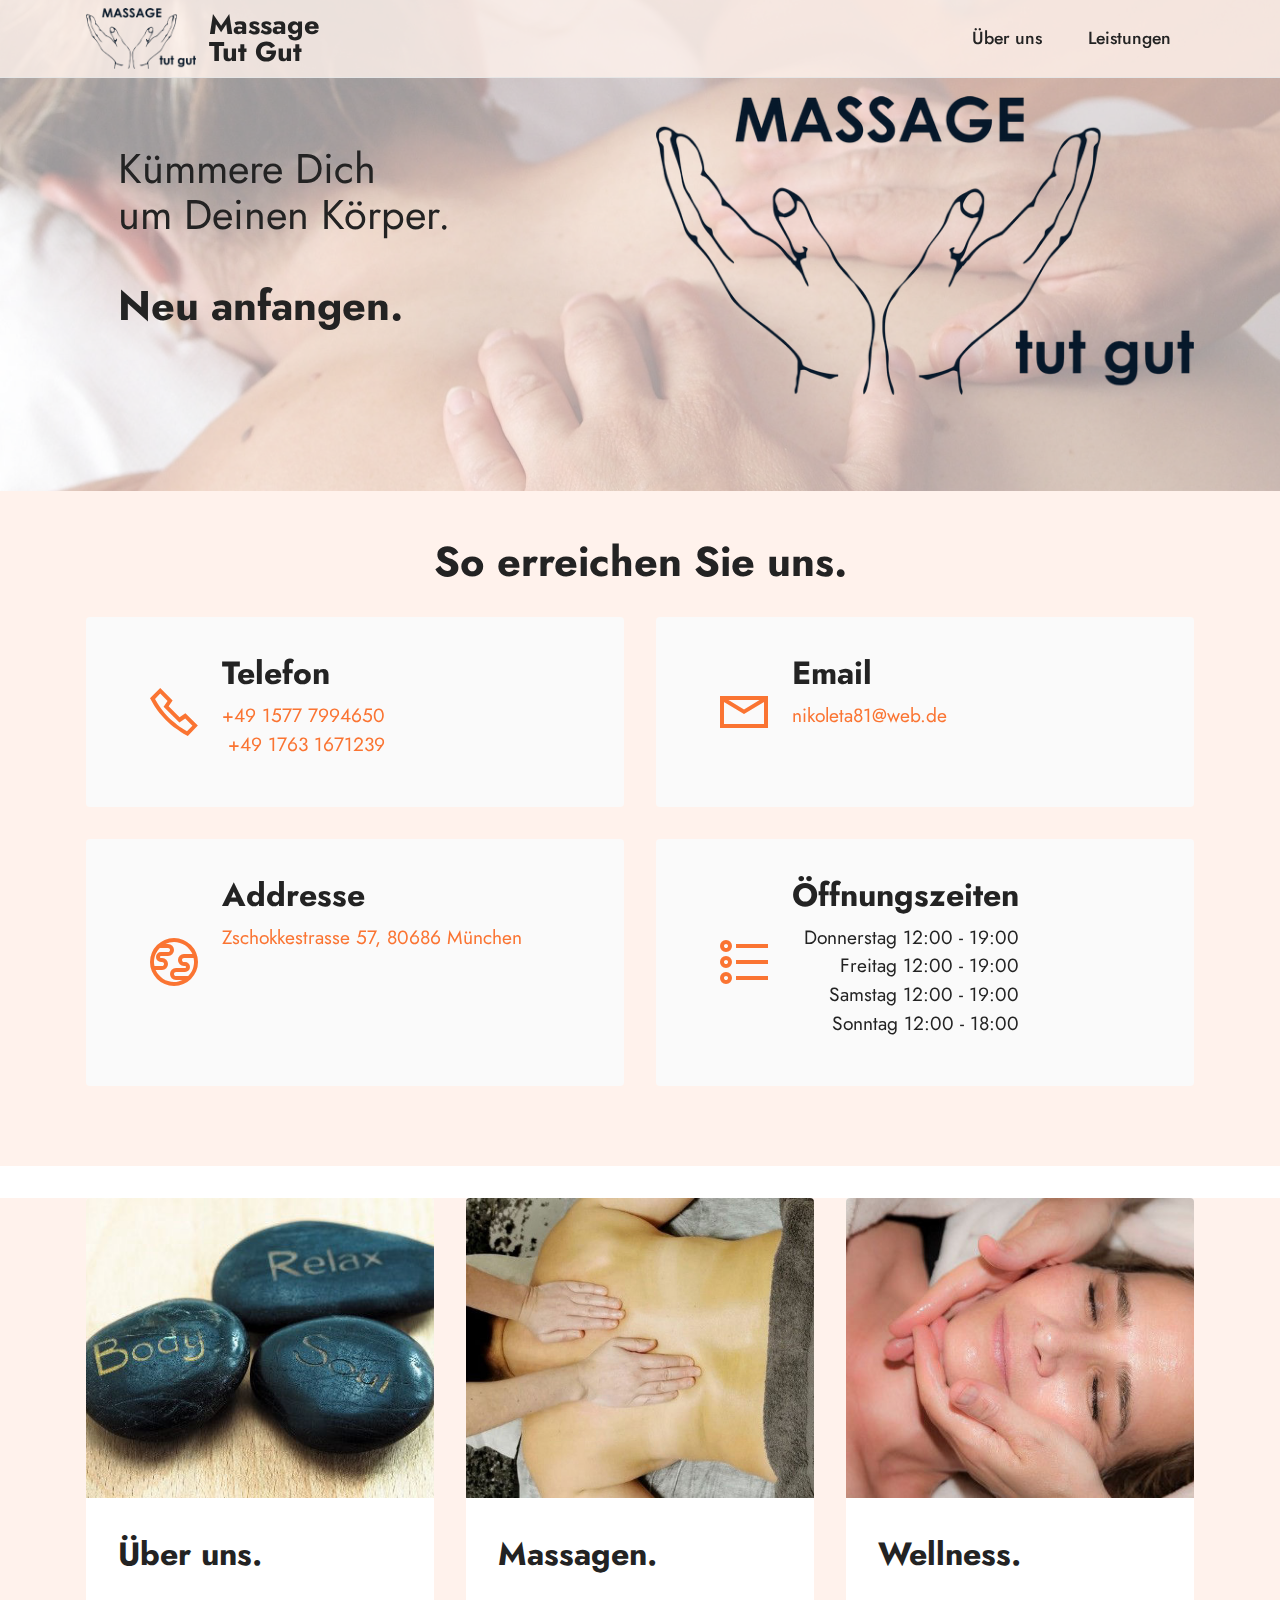
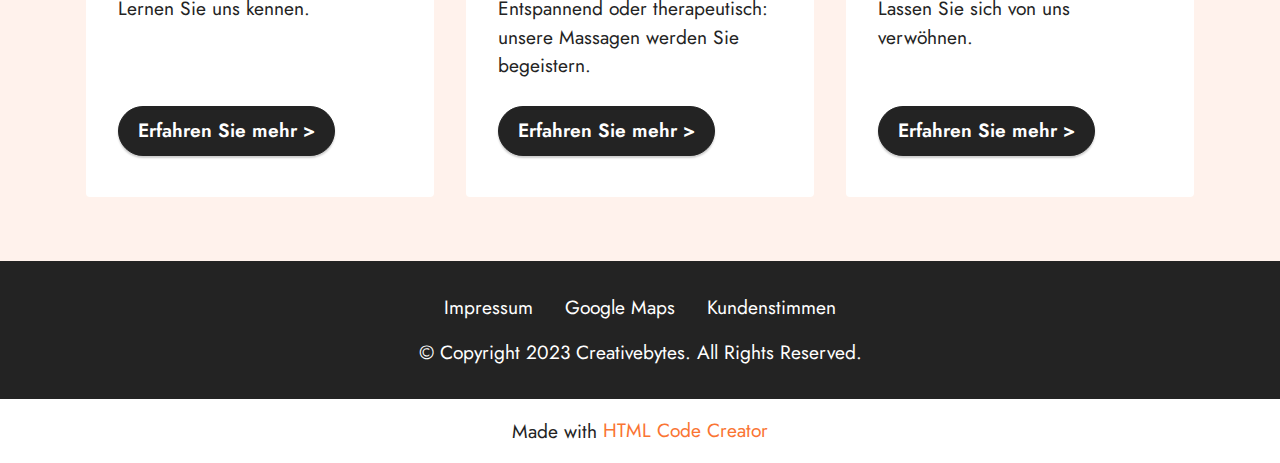
==== commit a0f06631: "change word wrap for headline" ====
--- a/index.html
+++ b/index.html
@@ -46,7 +46,7 @@
                         <img src="assets/images/logo-haende-massage-darkblue2rand-121x67.png" alt="Startseite" style="height: 3.8rem;">
                     </a>
                 </span>
-                <span class="navbar-caption-wrap"><a class="navbar-caption text-black text-primary display-1 headline" href="index.html">Massage Tut Gut</a></span>
+                <span class="navbar-caption-wrap"><a class="navbar-caption text-black text-primary display-1 headline" href="index.html">Massage<br />Tut Gut</a></span>
             </div>
             <button class="navbar-toggler burgerfixpos" type="button" data-toggle="collapse" data-bs-toggle="collapse" data-target="#navbarSupportedContent" data-bs-target="#navbarSupportedContent" aria-controls="navbarNavAltMarkup" aria-expanded="false" aria-label="Toggle navigation">
                 <div class="hamburger">
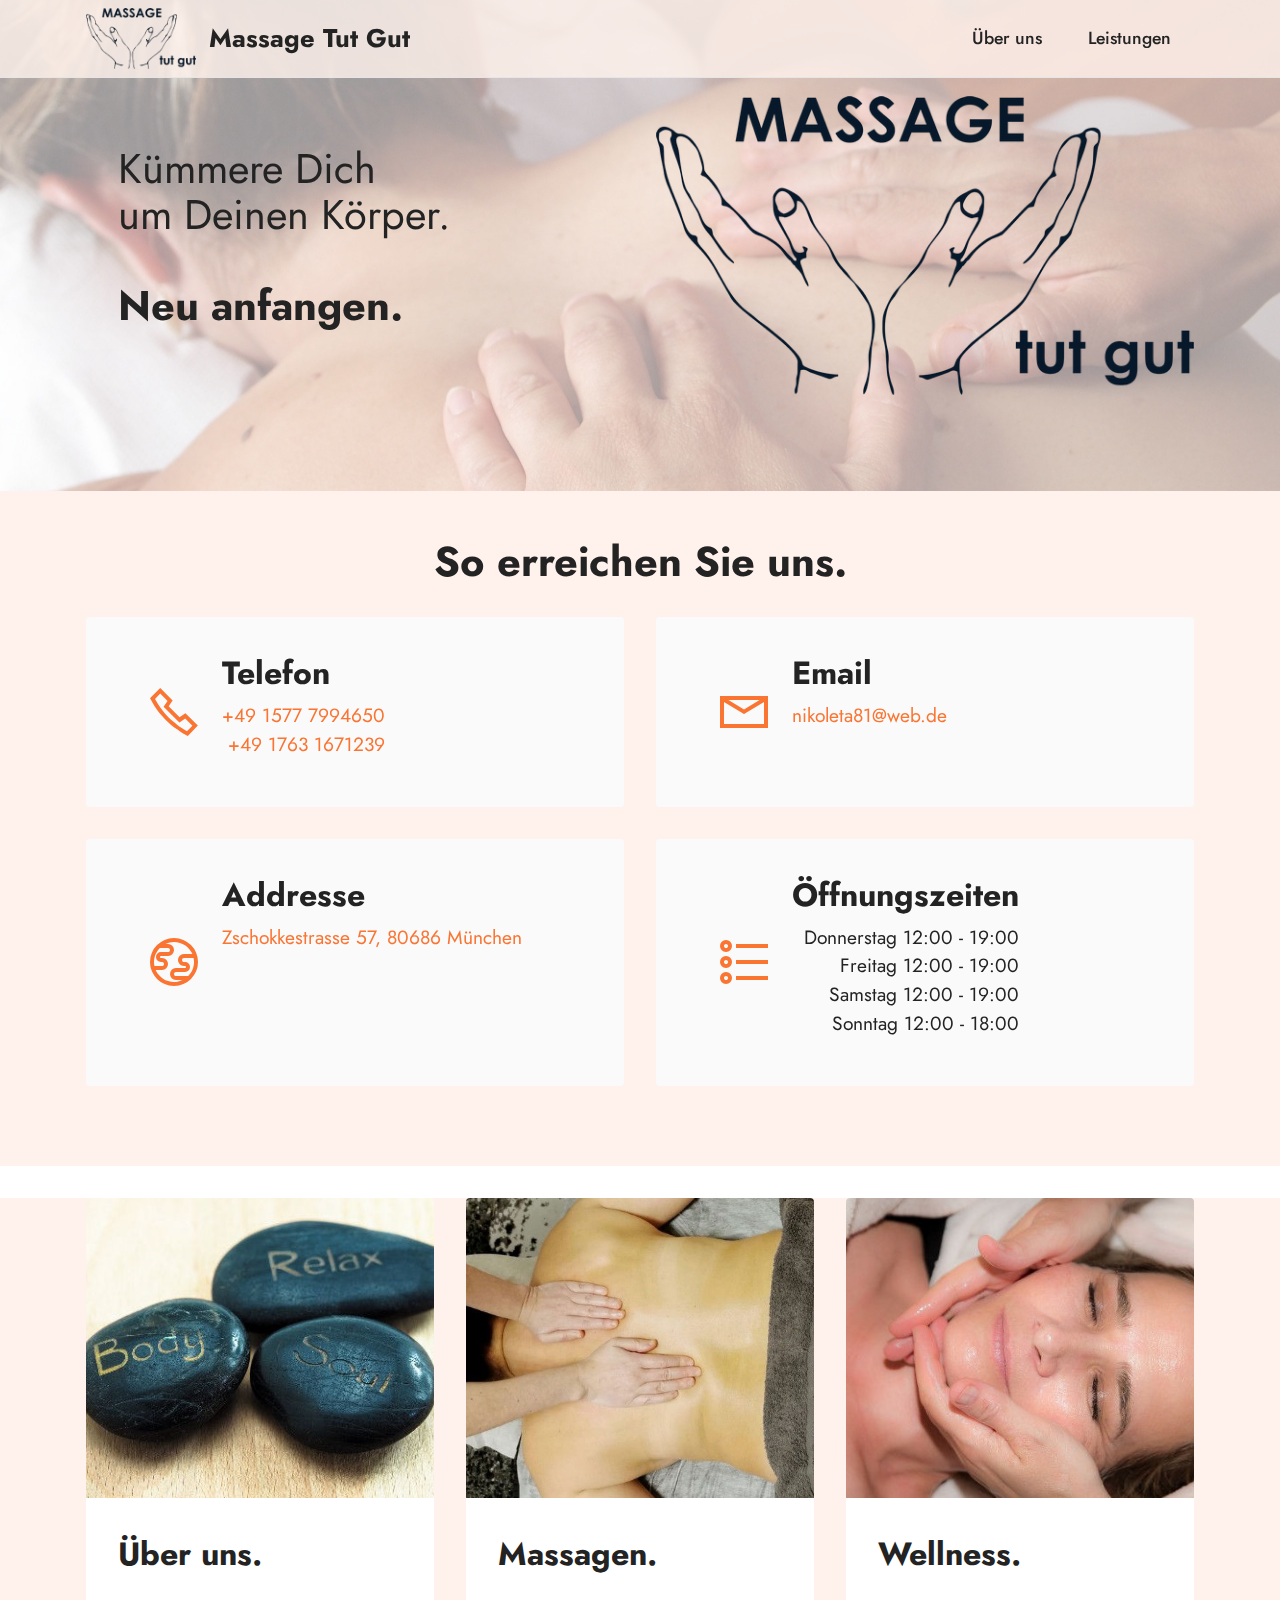
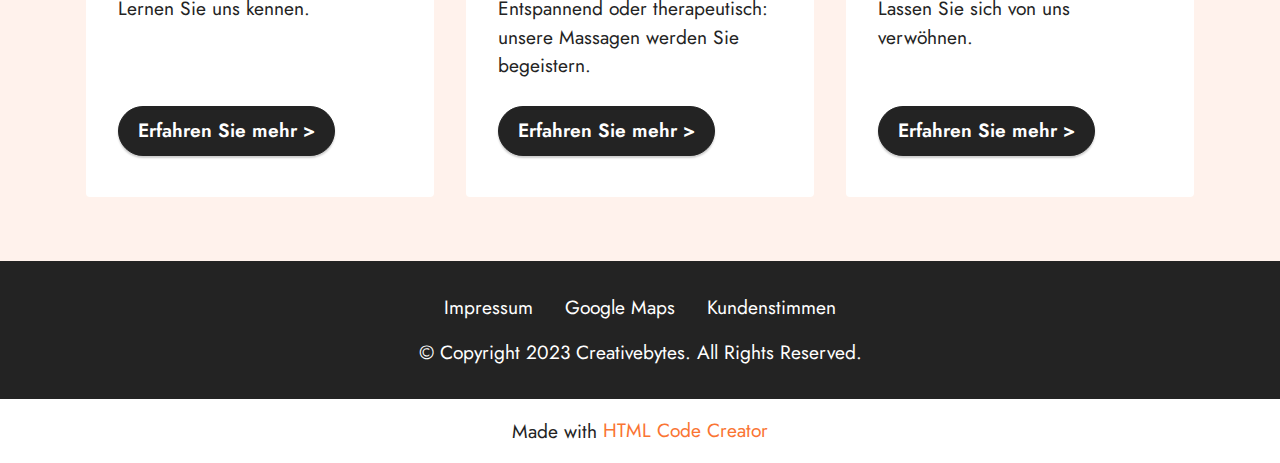
==== commit 5a5434e8: "änderung rückgängig mit word wrap. schrift kleiner" ====
--- a/index.html
+++ b/index.html
@@ -28,7 +28,7 @@
   <link rel="preload" as="style" href="assets/mobirise/css/mbr-additional.css"><link rel="stylesheet" href="assets/mobirise/css/mbr-additional.css" type="text/css">
 
   <style>
-    .headline { font-size: 1.7rem;}
+    .headline { font-size: 1.6rem;}
     .cid-s48OLK6784 button.navbar-toggler.burgerfixpos { position: absolute; right: 1rem; z-index:100;}
   </style>
   
@@ -46,7 +46,7 @@
                         <img src="assets/images/logo-haende-massage-darkblue2rand-121x67.png" alt="Startseite" style="height: 3.8rem;">
                     </a>
                 </span>
-                <span class="navbar-caption-wrap"><a class="navbar-caption text-black text-primary display-1 headline" href="index.html">Massage<br />Tut Gut</a></span>
+                <span class="navbar-caption-wrap"><a class="navbar-caption text-black text-primary display-1 headline" href="index.html">Massage Tut Gut</a></span>
             </div>
             <button class="navbar-toggler burgerfixpos" type="button" data-toggle="collapse" data-bs-toggle="collapse" data-target="#navbarSupportedContent" data-bs-target="#navbarSupportedContent" aria-controls="navbarNavAltMarkup" aria-expanded="false" aria-label="Toggle navigation">
                 <div class="hamburger">
